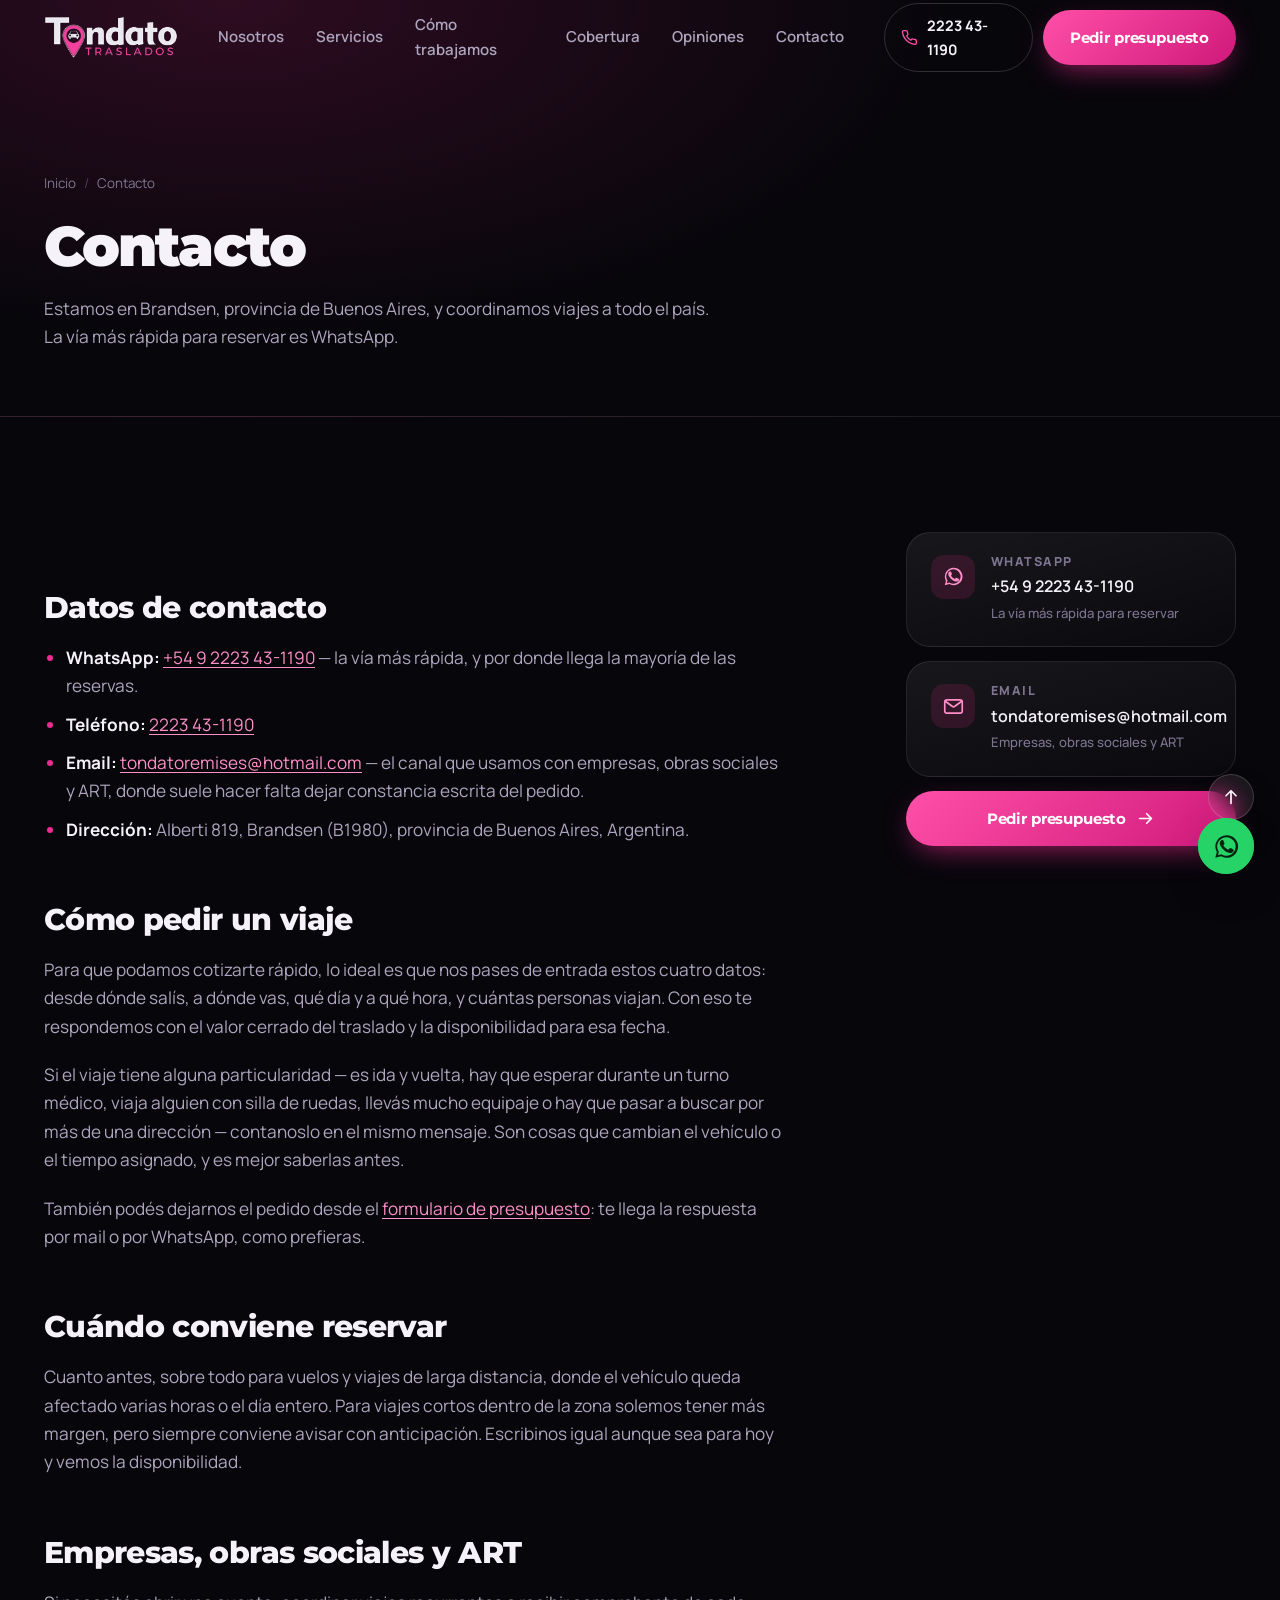
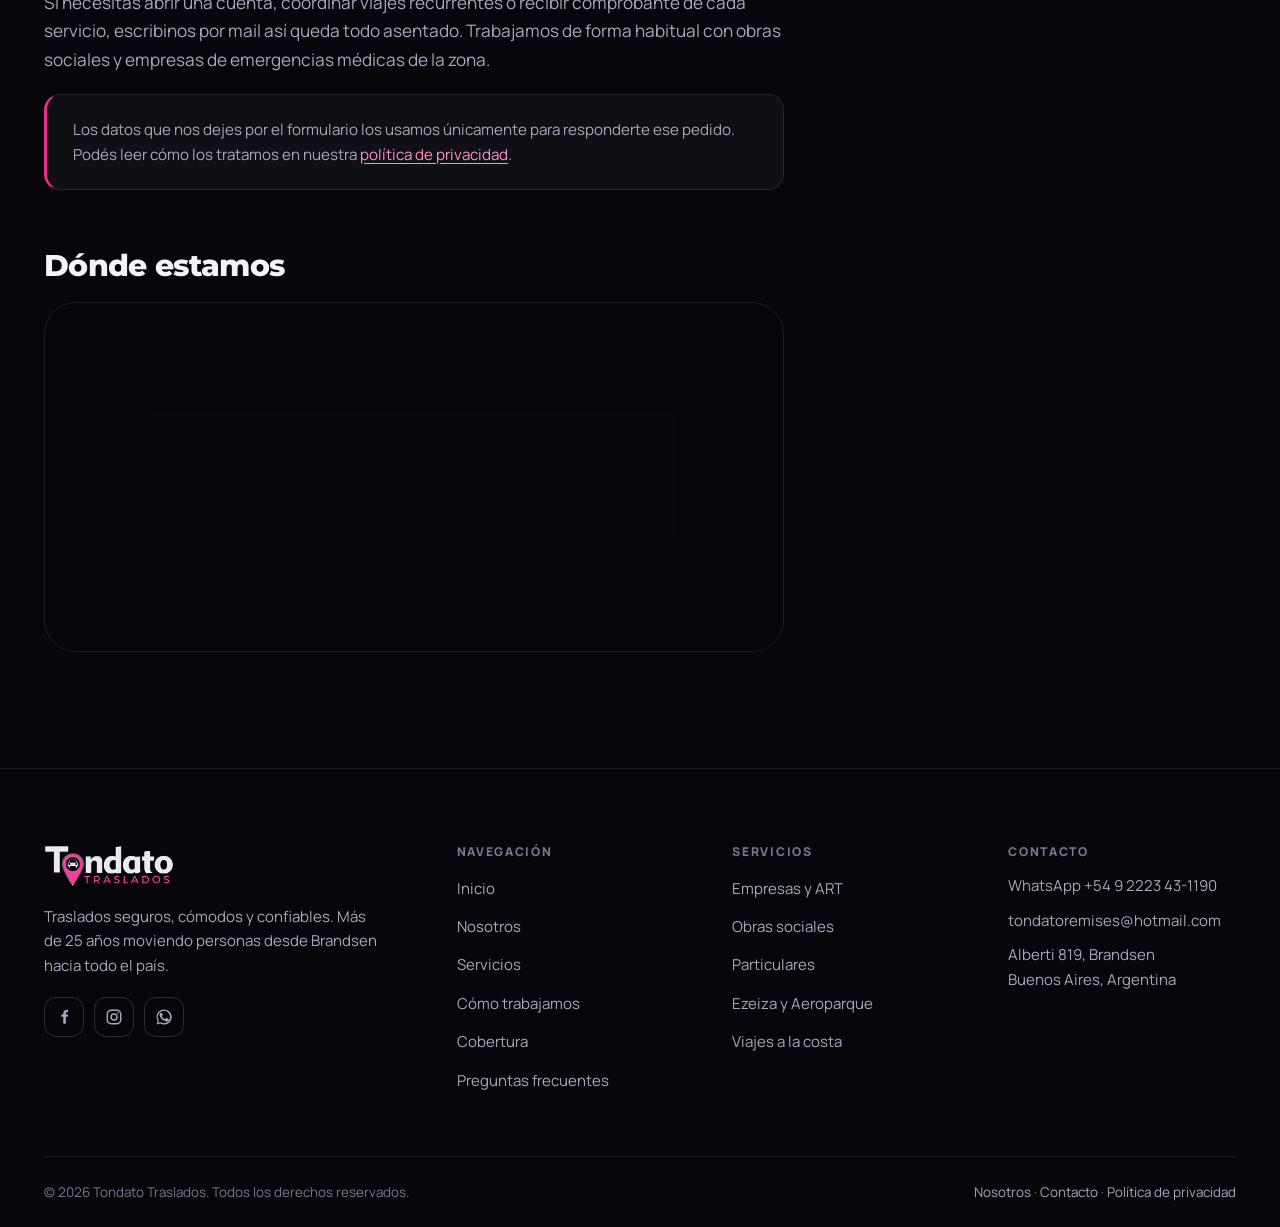
==== contacto/index.html @ b0f36e17 "Corrige el hero, los logotipos de clientes y suma páginas internas Hero - Las estelas animadas no se" ====
<!DOCTYPE html>
<html lang="es-AR" class="no-js">
<head>
<meta charset="utf-8">
<meta name="viewport" content="width=device-width, initial-scale=1, viewport-fit=cover">
<meta name="theme-color" content="#07060B">
<title>Contacto | Tondato Traslados</title>
<meta name="description" content="Teléfono, WhatsApp, email y dirección de Tondato Traslados en Brandsen, Buenos Aires. Cómo pedir un presupuesto y qué datos necesitamos para cotizar tu viaje.">
<link rel="canonical" href="https://www.trasladostondato.com.ar/contacto/">
<meta name="robots" content="index, follow, max-image-preview:large">
<meta property="og:type" content="website">
<meta property="og:locale" content="es_AR">
<meta property="og:site_name" content="Tondato Traslados">
<meta property="og:title" content="Contacto | Tondato Traslados">
<meta property="og:description" content="Teléfono, WhatsApp, email y dirección de Tondato Traslados en Brandsen, Buenos Aires. Cómo pedir un presupuesto y qué datos necesitamos para cotizar tu viaje.">
<meta property="og:url" content="https://www.trasladostondato.com.ar/contacto/">
<meta property="og:image" content="https://www.trasladostondato.com.ar/img/og-image.jpg">
<meta name="twitter:card" content="summary_large_image">
<meta name="twitter:image" content="https://www.trasladostondato.com.ar/img/og-image.jpg">
<link rel="icon" href="/img/favicon-32.png" sizes="32x32" type="image/png">
<link rel="icon" href="/img/icon-192.png" sizes="192x192" type="image/png">
<link rel="apple-touch-icon" href="/img/apple-touch-icon.png">
<link rel="manifest" href="/site.webmanifest">
<link rel="preload" href="/assets/fonts/montserrat-latin.woff2" as="font" type="font/woff2" crossorigin>
<link rel="preload" href="/assets/fonts/manrope-latin.woff2" as="font" type="font/woff2" crossorigin>
<link rel="stylesheet" href="/assets/css/style.css">
<script>document.documentElement.classList.replace('no-js','js');</script>
<script type="application/ld+json">
{"@context":"https://schema.org","@type":"BreadcrumbList","itemListElement":[{"@type":"ListItem","position":1,"name":"Inicio","item":"https://www.trasladostondato.com.ar/"},{"@type":"ListItem","position":2,"name":"Contacto","item":"https://www.trasladostondato.com.ar/contacto/"}]}
</script>
</head>

<body>
<a class="skip-link" href="#main">Ir al contenido principal</a>
<svg class="sprite" aria-hidden="true" focusable="false" xmlns="http://www.w3.org/2000/svg">
  <symbol id="i-phone" viewBox="0 0 24 24" fill="none" stroke="currentColor" stroke-width="1.9" stroke-linecap="round" stroke-linejoin="round"><path d="M22 16.9v3a2 2 0 0 1-2.2 2 19.8 19.8 0 0 1-8.6-3.1 19.5 19.5 0 0 1-6-6A19.8 19.8 0 0 1 2.1 4.2 2 2 0 0 1 4.1 2h3a2 2 0 0 1 2 1.7c.1 1 .4 1.9.7 2.8a2 2 0 0 1-.5 2.1L8.1 9.9a16 16 0 0 0 6 6l1.3-1.3a2 2 0 0 1 2.1-.4c.9.3 1.8.6 2.8.7a2 2 0 0 1 1.7 2Z"/></symbol>
  <symbol id="i-wa" viewBox="0 0 24 24" fill="currentColor"><path d="M17.5 14.4c-.3-.2-1.8-.9-2-1-.3-.1-.5-.2-.7.1l-.9 1.1c-.2.2-.3.3-.6.1a8 8 0 0 1-2.4-1.5 9 9 0 0 1-1.6-2c-.2-.3 0-.5.1-.6l.5-.6.3-.5v-.5l-1-2.3c-.2-.6-.5-.5-.7-.5h-.6a1.2 1.2 0 0 0-.8.4A3.4 3.4 0 0 0 6 9.2c0 1.5 1 2.9 1.2 3.1.2.3 2.2 3.4 5.3 4.7a18 18 0 0 0 1.8.6 4.2 4.2 0 0 0 1.9.2c.6-.1 1.8-.8 2-1.5.3-.7.3-1.3.2-1.4l-.9-.5ZM12 2a10 10 0 0 0-8.6 15L2 22l5.2-1.4A10 10 0 1 0 12 2Zm0 18.2a8.2 8.2 0 0 1-4.2-1.1l-.3-.2-3.1.8.8-3-.2-.3A8.2 8.2 0 1 1 12 20.2Z"/></symbol>
  <symbol id="i-mail" viewBox="0 0 24 24" fill="none" stroke="currentColor" stroke-width="1.9" stroke-linecap="round" stroke-linejoin="round"><rect x="2" y="4.5" width="20" height="15" rx="2.5"/><path d="m2.6 6 8.3 6a2 2 0 0 0 2.2 0L21.4 6"/></symbol>
  <symbol id="i-pin" viewBox="0 0 24 24" fill="none" stroke="currentColor" stroke-width="1.9" stroke-linecap="round" stroke-linejoin="round"><path d="M20 10.3c0 5.4-6.6 11-8 11s-8-5.6-8-11a8 8 0 1 1 16 0Z"/><circle cx="12" cy="10" r="2.8"/></symbol>
  <symbol id="i-clock" viewBox="0 0 24 24" fill="none" stroke="currentColor" stroke-width="1.9" stroke-linecap="round" stroke-linejoin="round"><circle cx="12" cy="12" r="9.2"/><path d="M12 6.8V12l3.4 2"/></symbol>
  <symbol id="i-shield" viewBox="0 0 24 24" fill="none" stroke="currentColor" stroke-width="1.9" stroke-linecap="round" stroke-linejoin="round"><path d="M12 2.6 4.5 5.6v5.9c0 4.6 3.1 8.4 7.5 9.9 4.4-1.5 7.5-5.3 7.5-9.9V5.6Z"/><path d="m9 12 2.2 2.2L15.4 10"/></symbol>
  <symbol id="i-star" viewBox="0 0 24 24" fill="currentColor"><path d="m12 2.6 2.9 5.9 6.5.9-4.7 4.6 1.1 6.5-5.8-3-5.8 3 1.1-6.5L2.6 9.4l6.5-.9Z"/></symbol>
  <symbol id="i-check" viewBox="0 0 24 24" fill="none" stroke="currentColor" stroke-width="2.4" stroke-linecap="round" stroke-linejoin="round"><path d="m4.5 12.5 5 5 10-11"/></symbol>
  <symbol id="i-check-circle" viewBox="0 0 24 24" fill="none" stroke="currentColor" stroke-width="1.9" stroke-linecap="round" stroke-linejoin="round"><circle cx="12" cy="12" r="9.2"/><path d="m8 12.2 2.7 2.7L16.2 9"/></symbol>
  <symbol id="i-alert" viewBox="0 0 24 24" fill="none" stroke="currentColor" stroke-width="1.9" stroke-linecap="round" stroke-linejoin="round"><circle cx="12" cy="12" r="9.2"/><path d="M12 7.6v5.2M12 16.2h.01"/></symbol>
  <symbol id="i-arrow-right" viewBox="0 0 24 24" fill="none" stroke="currentColor" stroke-width="2.1" stroke-linecap="round" stroke-linejoin="round"><path d="M4.5 12h15m-6-6 6 6-6 6"/></symbol>
  <symbol id="i-arrow-up" viewBox="0 0 24 24" fill="none" stroke="currentColor" stroke-width="2.1" stroke-linecap="round" stroke-linejoin="round"><path d="M12 19.5v-15m-6 6 6-6 6 6"/></symbol>
  <symbol id="i-building" viewBox="0 0 24 24" fill="none" stroke="currentColor" stroke-width="1.9" stroke-linecap="round" stroke-linejoin="round"><path d="M3.5 21h17M5.5 21V4.2a1.2 1.2 0 0 1 1.2-1.2h6.6a1.2 1.2 0 0 1 1.2 1.2V21M14.5 9.5h3.3A1.2 1.2 0 0 1 19 10.7V21M8.6 7h2.8M8.6 11h2.8M8.6 15h2.8"/></symbol>
  <symbol id="i-medical" viewBox="0 0 24 24" fill="none" stroke="currentColor" stroke-width="1.9" stroke-linecap="round" stroke-linejoin="round"><path d="M3.5 21h17M5 21V8.6l7-4.8 7 4.8V21"/><path d="M12 10.6v5.2M9.4 13.2h5.2"/></symbol>
  <symbol id="i-users" viewBox="0 0 24 24" fill="none" stroke="currentColor" stroke-width="1.9" stroke-linecap="round" stroke-linejoin="round"><circle cx="9" cy="8" r="3.4"/><path d="M2.8 20a6.2 6.2 0 0 1 12.4 0M16.5 5a3.4 3.4 0 0 1 0 6.6M17.6 14.3A6.2 6.2 0 0 1 21.2 20"/></symbol>
  <symbol id="i-plane" viewBox="0 0 24 24" fill="none" stroke="currentColor" stroke-width="1.9" stroke-linecap="round" stroke-linejoin="round"><path d="M10.4 13.6 3 11.4l1.6-1.6 4.2.6 3.3-3.3-6-3.4L7.6 2l8 2.7 2.8-2.8a2 2 0 0 1 2.8 2.8l-2.8 2.8 2.7 8-1.7 1.5-3.4-6-3.3 3.3.6 4.2L11.6 21Z"/></symbol>
  <symbol id="i-route" viewBox="0 0 24 24" fill="none" stroke="currentColor" stroke-width="1.9" stroke-linecap="round" stroke-linejoin="round"><circle cx="5.5" cy="5.5" r="2.6"/><circle cx="18.5" cy="18.5" r="2.6"/><path d="M8.1 5.5h6.4a3.6 3.6 0 0 1 0 7.2H9.5a3.6 3.6 0 0 0 0 7.2h6.4" stroke-dasharray="1.5 3.2"/></symbol>
  <symbol id="i-file" viewBox="0 0 24 24" fill="none" stroke="currentColor" stroke-width="1.9" stroke-linecap="round" stroke-linejoin="round"><path d="M14 2.8H6.8a1.8 1.8 0 0 0-1.8 1.8v14.8a1.8 1.8 0 0 0 1.8 1.8h10.4a1.8 1.8 0 0 0 1.8-1.8V7.8Z"/><path d="M14 2.8v5h5M8.6 13h6.8M8.6 16.6h4.6"/></symbol>
  <symbol id="i-calendar" viewBox="0 0 24 24" fill="none" stroke="currentColor" stroke-width="1.9" stroke-linecap="round" stroke-linejoin="round"><rect x="3.4" y="5" width="17.2" height="16" rx="2.2"/><path d="M3.4 10h17.2M8.4 2.8v4.4M15.6 2.8v4.4"/></symbol>
  <symbol id="i-sparkle" viewBox="0 0 24 24" fill="none" stroke="currentColor" stroke-width="1.9" stroke-linecap="round" stroke-linejoin="round"><path d="M12 2.8 14 9l6.2 2-6.2 2-2 6.2-2-6.2L3.8 11 10 9Z"/></symbol>
  <symbol id="i-fb" viewBox="0 0 24 24" fill="currentColor"><path d="M14.5 8.5V6.8c0-.8.2-1.2 1.4-1.2h1.5V2.7A20 20 0 0 0 15.2 2.5c-2.6 0-4.2 1.6-4.2 4.4v1.6H8.4v3.1H11V21h3.5v-9.4h2.6l.4-3.1Z"/></symbol>
  <symbol id="i-ig" viewBox="0 0 24 24" fill="none" stroke="currentColor" stroke-width="1.9"><rect x="3" y="3" width="18" height="18" rx="5.2"/><circle cx="12" cy="12" r="4"/><circle cx="17.3" cy="6.7" r="1.15" fill="currentColor" stroke="none"/></symbol>
</svg>
<!-- ============================ Navegación ============================ -->
<header class="nav" id="nav">
  <div class="shell nav__inner">
    <a class="nav__logo" href="/" aria-label="Tondato Traslados, ir al inicio">
      <picture>
        <source srcset="/img/logo-light.webp" type="image/webp">
        <img src="/img/logo-light.png" width="454" height="147" alt="Tondato Traslados">
      </picture>
    </a>

    <nav aria-label="Navegación principal">
      <ul class="nav__links" id="nav-links">
        <li><a href="/nosotros/">Nosotros</a></li>
        <li><a href="/#servicios">Servicios</a></li>
        <li><a href="/#proceso">Cómo trabajamos</a></li>
        <li><a href="/#cobertura">Cobertura</a></li>
        <li><a href="/#opiniones">Opiniones</a></li>
        <li><a href="/#contacto">Contacto</a></li>
      </ul>
    </nav>

    <div class="nav__actions">
      <a class="nav__tel" href="tel:+5492223431190">
        <svg class="icon" aria-hidden="true"><use href="#i-phone"></use></svg>
        2223 43-1190
      </a>
      <a class="btn btn--primary" href="/#presupuesto">Pedir presupuesto</a>
      <button class="nav__burger" id="burger" type="button"
              aria-label="Abrir menú" aria-expanded="false" aria-controls="nav-panel">
        <span></span><span></span><span></span>
      </button>
    </div>
  </div>
  <span class="nav__progress" id="nav-progress" aria-hidden="true"></span>
</header>

<div class="nav__panel" id="nav-panel">
  <nav aria-label="Navegación móvil">
    <ul>
      <li><a href="/nosotros/"><span class="num">01</span>Nosotros</a></li>
      <li><a href="/#servicios"><span class="num">02</span>Servicios</a></li>
      <li><a href="/#proceso"><span class="num">03</span>Cómo trabajamos</a></li>
      <li><a href="/#cobertura"><span class="num">04</span>Cobertura</a></li>
      <li><a href="/#presupuesto"><span class="num">05</span>Presupuesto</a></li>
      <li><a href="/#opiniones"><span class="num">06</span>Opiniones</a></li>
      <li><a href="/contacto/"><span class="num">07</span>Contacto</a></li>
    </ul>
  </nav>
  <div class="nav__panel-foot">
    <a class="btn btn--wa btn--lg" href="https://wa.me/5492223431190" target="_blank" rel="noopener">
      <svg class="icon" aria-hidden="true"><use href="#i-wa"></use></svg> Escribinos por WhatsApp
    </a>
    <a class="btn btn--ghost btn--lg" href="tel:+5492223431190">
      <svg class="icon" aria-hidden="true"><use href="#i-phone"></use></svg> 2223 43-1190
    </a>
  </div>
</div>
<main id="main">
<section class="page-hero">
  <div class="shell">
  <ul class="crumbs">
    <li><a href="/">Inicio</a></li>
    <li aria-current="page">Contacto</li>
  </ul>
    <h1>Contacto</h1>
    <p>Estamos en Brandsen, provincia de Buenos Aires, y coordinamos viajes a todo el país.
       La vía más rápida para reservar es WhatsApp.</p>
  </div>
</section>

<section class="section">
  <div class="shell page-layout">
    <div class="prose">
      <h2>Datos de contacto</h2>
      <ul>
        <li><strong>WhatsApp:</strong>
            <a href="https://wa.me/5492223431190" target="_blank" rel="noopener">+54 9 2223 43-1190</a>
            &mdash; la vía más rápida, y por donde llega la mayoría de las reservas.</li>
        <li><strong>Teléfono:</strong> <a href="tel:+5492223431190">2223 43-1190</a></li>
        <li><strong>Email:</strong>
            <a href="mailto:tondatoremises@hotmail.com">tondatoremises@hotmail.com</a>
            &mdash; el canal que usamos con empresas, obras sociales y ART, donde suele hacer
            falta dejar constancia escrita del pedido.</li>
        <li><strong>Dirección:</strong> Alberti 819, Brandsen (B1980), provincia de Buenos Aires,
            Argentina.</li>
      </ul>

      <h2>Cómo pedir un viaje</h2>
      <p>Para que podamos cotizarte rápido, lo ideal es que nos pases de entrada estos cuatro
         datos: desde dónde salís, a dónde vas, qué día y a qué hora, y cuántas personas viajan.
         Con eso te respondemos con el valor cerrado del traslado y la disponibilidad para esa
         fecha.</p>
      <p>Si el viaje tiene alguna particularidad &mdash; es ida y vuelta, hay que esperar durante
         un turno médico, viaja alguien con silla de ruedas, llevás mucho equipaje o hay que
         pasar a buscar por más de una dirección &mdash; contanoslo en el mismo mensaje. Son
         cosas que cambian el vehículo o el tiempo asignado, y es mejor saberlas antes.</p>
      <p>También podés dejarnos el pedido desde el
         <a href="/#presupuesto">formulario de presupuesto</a>: te llega la respuesta por mail o
         por WhatsApp, como prefieras.</p>

      <h2>Cuándo conviene reservar</h2>
      <p>Cuanto antes, sobre todo para vuelos y viajes de larga distancia, donde el vehículo queda
         afectado varias horas o el día entero. Para viajes cortos dentro de la zona solemos tener
         más margen, pero siempre conviene avisar con anticipación. Escribinos igual aunque sea
         para hoy y vemos la disponibilidad.</p>

      <h2>Empresas, obras sociales y ART</h2>
      <p>Si necesitás abrir una cuenta, coordinar viajes recurrentes o recibir comprobante de cada
         servicio, escribinos por mail así queda todo asentado. Trabajamos de forma habitual con
         obras sociales y empresas de emergencias médicas de la zona.</p>

      <div class="callout">
        <p>Los datos que nos dejes por el formulario los usamos únicamente para responderte ese
           pedido. Podés leer cómo los tratamos en nuestra
           <a href="/privacidad/">política de privacidad</a>.</p>
      </div>

      <h2>Dónde estamos</h2>
      <div class="map" style="margin-top:20px">
        <iframe title="Mapa con la ubicación de Tondato Traslados en Alberti 819, Brandsen"
          src="https://www.google.com/maps/embed?pb=!1m18!1m12!1m3!1d3282.246230956686!2d-58.2188!3d-35.168!2m3!1f0!2f0!3f0!3m2!1i1024!2i768!4f13.1!3m3!1m2!1s0x9597f8c8b5f9c3c5%3A0xbfc97e8c67bb34!2sAlberti%20819%2C%20Brandsen!5e0!3m2!1ses!2sar!4v1694139479853!5m2!1ses!2sar"
          loading="lazy" referrerpolicy="no-referrer-when-downgrade" allowfullscreen></iframe>
      </div>
    </div>
      <aside class="page-aside">
        <a class="card contact-card" href="https://wa.me/5492223431190" target="_blank" rel="noopener">
          <span class="contact-card__icon"><svg class="icon" aria-hidden="true"><use href="#i-wa"></use></svg></span>
          <div><h3>WhatsApp</h3><p>+54 9 2223 43-1190</p><small>La vía más rápida para reservar</small></div>
        </a>
        <a class="card contact-card" href="mailto:tondatoremises@hotmail.com">
          <span class="contact-card__icon"><svg class="icon" aria-hidden="true"><use href="#i-mail"></use></svg></span>
          <div><h3>Email</h3><p>tondatoremises@hotmail.com</p><small>Empresas, obras sociales y ART</small></div>
        </a>
        <a class="btn btn--primary" href="/#presupuesto">Pedir presupuesto
          <svg class="icon" aria-hidden="true"><use href="#i-arrow-right"></use></svg></a>
      </aside>
  </div>
</section>
</main>
<!-- ============================= Footer ============================= -->
<footer class="footer">
  <div class="shell">
    <div class="footer__grid">
      <div class="footer__brand">
        <picture>
          <source srcset="/img/logo-light.webp" type="image/webp">
          <img src="/img/logo-light.png" width="454" height="147" loading="lazy" alt="Tondato Traslados">
        </picture>
        <p>Traslados seguros, cómodos y confiables. Más de 25 años moviendo personas
           desde Brandsen hacia todo el país.</p>
        <div class="socials">
          <a href="https://www.facebook.com" target="_blank" rel="noopener" aria-label="Facebook de Tondato Traslados">
            <svg class="icon" aria-hidden="true"><use href="#i-fb"></use></svg>
          </a>
          <a href="https://www.instagram.com" target="_blank" rel="noopener" aria-label="Instagram de Tondato Traslados">
            <svg class="icon" aria-hidden="true"><use href="#i-ig"></use></svg>
          </a>
          <a href="https://wa.me/5492223431190" target="_blank" rel="noopener" aria-label="WhatsApp de Tondato Traslados">
            <svg class="icon" aria-hidden="true"><use href="#i-wa"></use></svg>
          </a>
        </div>
      </div>

      <nav aria-labelledby="f-nav">
        <h3 id="f-nav">Navegación</h3>
        <ul>
          <li><a href="/#inicio">Inicio</a></li>
          <li><a href="/nosotros/">Nosotros</a></li>
        <li><a href="/#servicios">Servicios</a></li>
          <li><a href="/#proceso">Cómo trabajamos</a></li>
          <li><a href="/#cobertura">Cobertura</a></li>
          <li><a href="/#faq">Preguntas frecuentes</a></li>
        </ul>
      </nav>

      <nav aria-labelledby="f-srv">
        <h3 id="f-srv">Servicios</h3>
        <ul>
          <li><a href="/#servicios">Empresas y ART</a></li>
          <li><a href="/#servicios">Obras sociales</a></li>
          <li><a href="/#servicios">Particulares</a></li>
          <li><a href="/#servicios">Ezeiza y Aeroparque</a></li>
          <li><a href="/#servicios">Viajes a la costa</a></li>
        </ul>
      </nav>

      <div>
        <h3>Contacto</h3>
        <address>
          <a href="https://wa.me/5492223431190" target="_blank" rel="noopener">WhatsApp +54 9 2223 43-1190</a>
          <a href="mailto:tondatoremises@hotmail.com">tondatoremises@hotmail.com</a>
          <span>Alberti 819, Brandsen<br>Buenos Aires, Argentina</span>
        </address>
      </div>
    </div>

    <div class="footer__bottom">
      <p>&copy; <span id="year">2026</span> Tondato Traslados. Todos los derechos reservados.</p>
      <p><a href="/nosotros/">Nosotros</a> · <a href="/contacto/">Contacto</a> · <a href="/privacidad/">Política de privacidad</a></p>
    </div>
  </div>
</footer>
<!-- =========================== Flotantes =========================== -->
<div class="floaters">
  <button class="float-btn float-btn--top" id="to-top" type="button" aria-label="Volver arriba">
    <svg class="icon" aria-hidden="true"><use href="#i-arrow-up"></use></svg>
  </button>
  <a class="float-btn float-btn--wa" href="https://wa.me/5492223431190" target="_blank" rel="noopener"
     aria-label="Escribinos por WhatsApp">
    <svg class="icon" aria-hidden="true"><use href="#i-wa"></use></svg>
  </a>
</div>
<script src="/assets/js/main.js" defer></script>
</body>
</html>
---- assets/css/style.css ----
/* =====================================================================
   Tondato Traslados — hoja de estilos
   1. Fuentes            7. Marquesina        13. Formulario
   2. Tokens             8. Métricas          14. Testimonios
   3. Base               9. Servicios         15. Clientes
   4. Utilidades        10. Proceso           16. FAQ
   5. Navegación        11. Cobertura         17. Contacto / footer
   6. Hero 3D           12. Diferenciales     18. Flotantes / motion
   ===================================================================== */

/* ============================== 1. Fuentes ========================== */
@font-face {
  font-family: 'Montserrat';
  src: url('../fonts/montserrat-latin.woff2') format('woff2');
  font-weight: 400 900;
  font-style: normal;
  font-display: swap;
  unicode-range: U+0000-00FF, U+0131, U+0152-0153, U+02BB-02BC, U+02C6, U+02DA,
                 U+02DC, U+0304, U+0308, U+0329, U+2000-206F, U+20AC, U+2122,
                 U+2191, U+2193, U+2212, U+2215, U+FEFF, U+FFFD;
}
@font-face {
  font-family: 'Montserrat';
  src: url('../fonts/montserrat-latin-ext.woff2') format('woff2');
  font-weight: 400 900;
  font-style: normal;
  font-display: swap;
  unicode-range: U+0100-02BA, U+02BD-02C5, U+02C7-02CC, U+02CE-02D7, U+02DD-02FF,
                 U+0304, U+0308, U+0329, U+1D00-1DBF, U+1E00-1E9F, U+1EF2-1EFF,
                 U+2020, U+20A0-20AB, U+20AD-20C0, U+2113, U+2C60-2C7F, U+A720-A7FF;
}
@font-face {
  font-family: 'Manrope';
  src: url('../fonts/manrope-latin.woff2') format('woff2');
  font-weight: 400 800;
  font-style: normal;
  font-display: swap;
  unicode-range: U+0000-00FF, U+0131, U+0152-0153, U+02BB-02BC, U+02C6, U+02DA,
                 U+02DC, U+0304, U+0308, U+0329, U+2000-206F, U+20AC, U+2122,
                 U+2191, U+2193, U+2212, U+2215, U+FEFF, U+FFFD;
}
@font-face {
  font-family: 'Manrope';
  src: url('../fonts/manrope-latin-ext.woff2') format('woff2');
  font-weight: 400 800;
  font-style: normal;
  font-display: swap;
  unicode-range: U+0100-02BA, U+02BD-02C5, U+02C7-02CC, U+02CE-02D7, U+02DD-02FF,
                 U+0304, U+0308, U+0329, U+1D00-1DBF, U+1E00-1E9F, U+1EF2-1EFF,
                 U+2020, U+20A0-20AB, U+20AD-20C0, U+2113, U+2C60-2C7F, U+A720-A7FF;
}

/* ============================== 2. Tokens =========================== */
:root {
  /* Marca — muestreada del logotipo y de las luces de las fotografías */
  --brand-300: #FF8FC8;
  --brand-400: #FF4FA8;
  --brand-500: #ED2B90;
  --brand-600: #D0197A;
  --brand-700: #9E0F5C;

  /* Superficies */
  --ink-900: #07060B;
  --ink-850: #0B0A11;
  --ink-800: #100E18;
  --ink-700: #171420;
  --ink-600: #211C2D;
  --ink-500: #2E2740;

  /* Texto */
  --fg:       #F5F3F9;
  --fg-muted: #ADA5BD;
  --fg-dim:   #7E7691;

  --line:       rgba(255, 255, 255, .09);
  --line-strong:rgba(255, 255, 255, .16);
  --glass:      rgba(255, 255, 255, .04);
  --glass-2:    rgba(255, 255, 255, .07);

  --glow-brand: 0 0 0 1px rgba(237, 43, 144, .35), 0 12px 40px -12px rgba(237, 43, 144, .55);
  --shadow-sm:  0 2px 8px rgba(0, 0, 0, .35);
  --shadow-md:  0 18px 46px -18px rgba(0, 0, 0, .8);
  --shadow-lg:  0 40px 90px -30px rgba(0, 0, 0, .9);

  --r-sm: 10px;
  --r-md: 16px;
  --r-lg: 24px;
  --r-xl: 32px;
  --r-pill: 999px;

  --ease-out:  cubic-bezier(.22, 1, .36, 1);
  --ease-soft: cubic-bezier(.4, 0, .2, 1);
  --ease-back: cubic-bezier(.34, 1.56, .64, 1);

  --nav-h: 76px;
  --shell: 1240px;
  --gutter: clamp(20px, 5vw, 44px);

  --step-display: clamp(2.25rem, 1.15rem + 4.1vw, 4.15rem);
  --step-h2:      clamp(1.95rem, 1.2rem + 2.6vw, 3.3rem);
  --step-h3:      clamp(1.15rem, 1.02rem + .55vw, 1.5rem);
  --step-body:    clamp(1rem, .97rem + .16vw, 1.075rem);
  --step-sm:      .875rem;
}

/* ============================== 3. Base ============================= */
*, *::before, *::after { box-sizing: border-box; }

* { margin: 0; }

html {
  overflow-x: hidden;      /* respaldo para navegadores sin `clip` */
  overflow-x: clip;
  -webkit-text-size-adjust: 100%;
  scroll-behavior: smooth;
  scroll-padding-top: calc(var(--nav-h) + 18px);
}

body {
  min-height: 100svh;
  background: var(--ink-900);
  color: var(--fg);
  font-family: 'Manrope', system-ui, -apple-system, 'Segoe UI', sans-serif;
  font-size: var(--step-body);
  line-height: 1.65;
  font-synthesis-weight: none;
  text-rendering: optimizeLegibility;
  -webkit-font-smoothing: antialiased;
  overflow-x: clip;
}

img, svg, video, canvas { display: block; max-width: 100%; }
img { height: auto; }

a { color: inherit; text-decoration: none; }

button, input, textarea, select { font: inherit; color: inherit; }

h1, h2, h3, h4 {
  font-family: 'Montserrat', system-ui, sans-serif;
  font-weight: 800;
  line-height: 1.08;
  letter-spacing: -.022em;
  text-wrap: balance;
}

p { text-wrap: pretty; }

:focus-visible {
  outline: 2px solid var(--brand-400);
  outline-offset: 3px;
  border-radius: 4px;
}

::selection { background: var(--brand-500); color: #fff; }

/* Barra de scroll discreta, en tono de marca */
@supports (scrollbar-color: red blue) {
  html { scrollbar-color: var(--ink-500) var(--ink-900); scrollbar-width: thin; }
}

.skip-link {
  position: absolute;
  left: 50%;
  top: 10px;
  translate: -50% -160%;
  z-index: 2000;
  padding: 12px 22px;
  border-radius: var(--r-pill);
  background: var(--brand-500);
  color: #fff;
  font-weight: 700;
  transition: translate .25s var(--ease-out);
}
.skip-link:focus-visible { translate: -50% 0; }

.sr-only {
  position: absolute;
  width: 1px; height: 1px;
  padding: 0; margin: -1px;
  overflow: hidden;
  clip-path: inset(50%);
  white-space: nowrap;
}

.sprite { position: absolute; width: 0; height: 0; overflow: hidden; }

/* ============================ 4. Utilidades ========================= */
.shell {
  width: min(100% - var(--gutter) * 2, var(--shell));
  margin-inline: auto;
}

.section { position: relative; padding-block: clamp(72px, 9vw, 132px); }
.section--tight { padding-block: clamp(56px, 6vw, 88px); }

.section__head { max-width: 62ch; margin-bottom: clamp(36px, 4.5vw, 64px); }
.section__head--center { margin-inline: auto; text-align: center; }

.eyebrow {
  display: inline-flex;
  align-items: center;
  gap: 10px;
  margin-bottom: 18px;
  padding: 7px 16px 7px 12px;
  border: 1px solid var(--line-strong);
  border-radius: var(--r-pill);
  background: var(--glass);
  font-size: .8rem;
  font-weight: 700;
  letter-spacing: .11em;
  text-transform: uppercase;
  color: var(--fg-muted);
}
.eyebrow::before {
  content: "";
  width: 7px; height: 7px;
  border-radius: 50%;
  background: var(--brand-400);
  box-shadow: 0 0 0 4px rgba(237, 43, 144, .18);
}

h2.section__title { font-size: var(--step-h2); }
.section__title .accent {
  background: linear-gradient(100deg, var(--brand-300), var(--brand-500) 55%, var(--brand-400));
  -webkit-background-clip: text;
  background-clip: text;
  color: transparent;
}

.section__lead {
  margin-top: 20px;
  color: var(--fg-muted);
  font-size: clamp(1.02rem, .98rem + .3vw, 1.18rem);
}

/* Resplandor ambiental reutilizable */
.aura {
  position: absolute;
  z-index: 0;
  border-radius: 50%;
  filter: blur(90px);
  opacity: .5;
  pointer-events: none;
}
.aura--brand { background: radial-gradient(circle, rgba(237, 43, 144, .5), transparent 68%); }
.aura--cool  { background: radial-gradient(circle, rgba(88, 60, 190, .38), transparent 68%); }

.rule {
  height: 1px;
  border: 0;
  background: linear-gradient(90deg, transparent, var(--line-strong) 18%, var(--line-strong) 82%, transparent);
}

/* ============================== Botones ============================= */
.btn {
  --btn-bg: var(--brand-500);
  --btn-fg: #fff;
  position: relative;
  display: inline-flex;
  align-items: center;
  justify-content: center;
  gap: 10px;
  padding: 15px 28px;
  border: 0;
  border-radius: var(--r-pill);
  background: var(--btn-bg);
  color: var(--btn-fg);
  font-family: 'Montserrat', sans-serif;
  font-size: .96rem;
  font-weight: 700;
  letter-spacing: -.01em;
  white-space: nowrap;
  cursor: pointer;
  isolation: isolate;
  overflow: hidden;
  transition: transform .35s var(--ease-out), box-shadow .35s var(--ease-out),
              background-color .3s var(--ease-soft), color .3s var(--ease-soft);
}
.btn .icon { width: 19px; height: 19px; flex: none; }

.btn--primary {
  background: linear-gradient(135deg, var(--brand-400), var(--brand-600));
  box-shadow: 0 10px 30px -10px rgba(237, 43, 144, .75);
}
/* Barrido de luz al pasar el cursor */
.btn--primary::after {
  content: "";
  position: absolute;
  inset: 0;
  z-index: -1;
  background: linear-gradient(115deg, transparent 30%, rgba(255, 255, 255, .38) 50%, transparent 70%);
  translate: -120% 0;
  transition: translate .7s var(--ease-out);
}
.btn--primary:hover::after { translate: 120% 0; }
.btn--primary:hover { box-shadow: 0 16px 44px -12px rgba(237, 43, 144, .9); }

.btn--ghost {
  background: var(--glass-2);
  border: 1px solid var(--line-strong);
  backdrop-filter: blur(12px);
  -webkit-backdrop-filter: blur(12px);
}
.btn--ghost:hover { background: rgba(255, 255, 255, .13); border-color: rgba(255, 255, 255, .3); }

.btn--wa { background: #1FAF54; box-shadow: 0 10px 30px -12px rgba(31, 175, 84, .8); }
.btn--wa:hover { background: #189745; }

.btn--lg { padding: 18px 34px; font-size: 1.02rem; }
@media (max-width: 430px) { .btn--lg { padding: 16px 22px; font-size: .95rem; } }
.btn:hover { transform: translateY(-2px); }
.btn:active { transform: translateY(0) scale(.985); }

/* Enlace con subrayado que se dibuja */
.link-underline {
  position: relative;
  font-weight: 700;
  color: var(--brand-300);
}
.link-underline::after {
  content: "";
  position: absolute;
  left: 0; bottom: -3px;
  width: 100%; height: 1.5px;
  background: currentColor;
  scale: 0 1;
  transform-origin: right;
  transition: scale .4s var(--ease-out);
}
.link-underline:hover::after { scale: 1 1; transform-origin: left; }

/* Tarjeta de cristal, base de casi todas las superficies */
.card {
  position: relative;
  border: 1px solid var(--line);
  border-radius: var(--r-lg);
  background: linear-gradient(165deg, var(--glass-2), rgba(255, 255, 255, .015));
  overflow: hidden;
}
/* Halo que sigue al cursor (posición inyectada por JS) */
.card--spot::before {
  content: "";
  position: absolute;
  inset: -1px;
  z-index: 0;
  border-radius: inherit;
  background: radial-gradient(340px circle at var(--mx, 50%) var(--my, 0%),
              rgba(237, 43, 144, .22), transparent 62%);
  opacity: 0;
  transition: opacity .4s var(--ease-soft);
  pointer-events: none;
}
.card--spot:hover::before, .card--spot:focus-within::before { opacity: 1; }

/* ============================ 5. Navegación ========================= */
.nav {
  position: fixed;
  inset: 0 0 auto;
  z-index: 900;
  height: var(--nav-h);
  transition: height .4s var(--ease-out), background-color .4s var(--ease-soft),
              border-color .4s var(--ease-soft), backdrop-filter .4s var(--ease-soft);
  border-bottom: 1px solid transparent;
}
.nav__inner {
  display: flex;
  align-items: center;
  gap: clamp(14px, 2vw, 30px);
  height: 100%;
}

/* Al hacer scroll la barra se compacta y se vuelve opaca */
.nav.is-stuck {
  height: 64px;
  background: rgba(9, 8, 14, .78);
  border-bottom-color: var(--line);
  backdrop-filter: blur(18px) saturate(1.4);
  -webkit-backdrop-filter: blur(18px) saturate(1.4);
}

.nav__logo { flex: none; margin-right: auto; }
.nav__logo img {
  height: clamp(34px, 3.4vw, 44px);
  width: auto;
  transition: height .4s var(--ease-out);
}
.nav.is-stuck .nav__logo img { height: 32px; }

.nav__links {
  display: flex;
  align-items: center;
  gap: 4px;
  list-style: none;
  padding: 0;
}
.nav__links a {
  position: relative;
  display: block;
  padding: 10px 14px;
  border-radius: var(--r-pill);
  font-size: .94rem;
  font-weight: 600;
  color: var(--fg-muted);
  transition: color .3s var(--ease-soft), background-color .3s var(--ease-soft);
}
.nav__links a::after {
  content: "";
  position: absolute;
  left: 14px; right: 14px; bottom: 6px;
  height: 2px;
  border-radius: 2px;
  background: var(--brand-400);
  scale: 0 1;
  transition: scale .35s var(--ease-out);
}
.nav__links a:hover { color: var(--fg); background: var(--glass); }
.nav__links a[aria-current="true"] { color: var(--fg); }
.nav__links a[aria-current="true"]::after { scale: 1 1; }

.nav__actions { display: flex; align-items: center; gap: 10px; }
.nav__tel {
  display: inline-flex;
  align-items: center;
  gap: 9px;
  padding: 10px 16px;
  border: 1px solid var(--line-strong);
  border-radius: var(--r-pill);
  font-size: .9rem;
  font-weight: 700;
  color: var(--fg);
  transition: border-color .3s, background-color .3s;
}
.nav__tel:hover { background: var(--glass); border-color: rgba(255, 255, 255, .28); }
.nav__tel .icon { width: 17px; height: 17px; color: var(--brand-400); }

/* Indicador de progreso de lectura */
.nav__progress {
  position: absolute;
  left: 0; bottom: -1px;
  height: 2px;
  width: 100%;
  transform-origin: left;
  scale: var(--progress, 0) 1;
  background: linear-gradient(90deg, var(--brand-600), var(--brand-400), var(--brand-300));
}

/* Botón hamburguesa animado */
.nav__burger {
  display: none;
  width: 46px; height: 46px;
  padding: 0;
  border: 1px solid var(--line-strong);
  border-radius: 14px;
  background: var(--glass);
  cursor: pointer;
}
.nav__burger span {
  display: block;
  width: 20px; height: 2px;
  margin: 4px auto;
  border-radius: 2px;
  background: var(--fg);
  transition: transform .4s var(--ease-back), opacity .25s;
}
.nav__burger[aria-expanded="true"] span:nth-child(1) { transform: translateY(6px) rotate(45deg); }
.nav__burger[aria-expanded="true"] span:nth-child(2) { opacity: 0; }
.nav__burger[aria-expanded="true"] span:nth-child(3) { transform: translateY(-6px) rotate(-45deg); }

/* Panel móvil a pantalla completa */
.nav__panel {
  position: fixed;
  inset: 0;
  z-index: 890;
  display: grid;
  align-content: center;
  padding: calc(var(--nav-h) + 24px) var(--gutter) 40px;
  background: linear-gradient(170deg, var(--ink-850), var(--ink-900));
  clip-path: circle(0% at calc(100% - 46px) 42px);
  transition: clip-path .6s var(--ease-out), visibility .6s;
  visibility: hidden;
}
.nav__panel.is-open { clip-path: circle(150% at calc(100% - 46px) 42px); visibility: visible; }
.nav__panel ul { list-style: none; padding: 0; display: grid; gap: 6px; }
.nav__panel a {
  display: flex;
  align-items: baseline;
  gap: 16px;
  padding: 14px 4px;
  border-bottom: 1px solid var(--line);
  font-family: 'Montserrat', sans-serif;
  font-size: clamp(1.6rem, 7vw, 2.4rem);
  font-weight: 800;
  letter-spacing: -.03em;
  opacity: 0;
  translate: 0 24px;
}
.nav__panel a .num {
  font-size: .8rem;
  font-weight: 700;
  color: var(--brand-400);
  font-family: 'Manrope', sans-serif;
}
.nav__panel.is-open a { animation: navIn .55s var(--ease-out) forwards; }
.nav__panel.is-open li:nth-child(1) a { animation-delay: .08s; }
.nav__panel.is-open li:nth-child(2) a { animation-delay: .14s; }
.nav__panel.is-open li:nth-child(3) a { animation-delay: .20s; }
.nav__panel.is-open li:nth-child(4) a { animation-delay: .26s; }
.nav__panel.is-open li:nth-child(5) a { animation-delay: .32s; }
.nav__panel.is-open li:nth-child(6) a { animation-delay: .38s; }
.nav__panel.is-open li:nth-child(7) a { animation-delay: .44s; }
@keyframes navIn { to { opacity: 1; translate: 0 0; } }

.nav__panel-foot { display: grid; gap: 12px; margin-top: 34px; }
/* En el panel los botones ocupan el ancho: el texto puede partirse si hace falta */
.nav__panel-foot .btn { white-space: normal; padding-inline: 20px; font-size: .92rem; }

body.is-locked { overflow: hidden; }
/* Con el menú abierto, los flotantes estorban */
body.is-locked .floaters { opacity: 0; pointer-events: none; }
.floaters { transition: opacity .3s var(--ease-soft); }

@media (max-width: 1200px) {
  .nav__links, .nav__tel { display: none; }
  .nav__burger { display: block; }
}
@media (max-width: 560px) {
  .nav__actions .btn { display: none; }
}

/* ============================== 6. Hero 3D ========================== */
.hero {
  position: relative;
  min-height: 100svh;
  overflow: hidden;
  background: var(--ink-900);
  isolation: isolate;
}
@media (max-width: 780px) {
  .hero { min-height: 94svh; }
}

/* Escenario en perspectiva: la escena rota, cada plano vive a su propia Z */
.hero__stage {
  position: absolute;
  inset: 0;
  z-index: 0;
  container-type: size;
  perspective: 1400px;
  perspective-origin: 50% 44%;
}
.hero__scene {
  position: absolute;
  inset: 0;
  transform-style: preserve-3d;
  transform: rotateX(calc(var(--tilt-y, 0) * 1deg)) rotateY(calc(var(--tilt-x, 0) * 1deg))
             scale(var(--dolly, 1));
  will-change: transform;
}

.hero__plane {
  position: absolute;
  inset: 0;
  transform-style: preserve-3d;
  /* --d  desplazamiento horizontal por puntero · --dv el vertical, mucho menor
     para que las capas no parezcan levantarse · --ds arrastre por scroll
     --z  profundidad · --k corrige la escala que introduce translateZ, para
     que las capas sigan calzando como en la fotografía original            */
  transform:
    translate3d(calc(var(--mx, 0px) * var(--d)),
                calc(var(--my, 0px) * var(--dv) + var(--sy, 0px) * var(--ds)),
                var(--z))
    scale(var(--k));
}
.hero__plane--city   { --d: .22; --dv: .10; --ds: .10; --z: -200px; --k: 1.1429; }
.hero__plane--trails { --d: .55; --dv: .22; --ds: .30; --z:  -70px; --k: 1.05;   }
.hero__plane--pin    { --d: 1.1; --dv: .80; --ds: .70; --z:   60px; --k: .9571;  }
/* El auto acompaña al asfalto en vertical (mismo --ds que la ciudad): así su
   único movimiento propio es el de alejarse, que es el escalado de más abajo */
.hero__plane--car    { --d: 1.5; --dv: .16; --ds: .10; --z:  170px; --k: .8786;  }

/* Marco 16:9 recortado en «cover»: fija el sistema de coordenadas para que
   el auto y el pin se anclen al mismo sitio en cualquier pantalla. */
.hero__frame {
  position: absolute;
  top: 50%; left: 50%;
  width: max(100%, 177.7778vh);
  aspect-ratio: 16 / 9;
  translate: -50% -50%;
}
@supports (width: 1cqw) {
  .hero__frame { width: max(100cqw, 177.7778cqh); }
}

.hero__city { width: 100%; height: 100%; object-fit: cover; }
.hero__trails { width: 100%; height: 100%; opacity: .95; }

/* Anclajes medidos sobre el original de 1920 × 1080 */
.hero__pin { position: absolute; left: 63.698%; top: 18.796%; width: 11.198%; }
.hero__car { position: absolute; left: 10.573%; top: 48.241%; width: 27.813%; }

/* El auto se aleja por la calle en lugar de subir: al reducir su escala tomando
   como centro el punto de fuga de la avenida (que cae justo sobre su borde
   derecho), se desplaza hacia el fondo siguiendo la dirección del asfalto. */
.hero__car {
  transform-origin: 100% 40.9%;
  transform: scale(var(--drive, 1));
  will-change: transform;
}
.hero__pin img, .hero__car img { width: 100%; }

.hero__pin img {
  mix-blend-mode: screen;
  filter: drop-shadow(0 0 26px rgba(237, 43, 144, .55));
  animation: pinFloat 7s var(--ease-soft) infinite;
}
@keyframes pinFloat {
  0%, 100% { translate: 0 0; opacity: .93; }
  50%      { translate: 0 -2.4%; opacity: 1; }
}

/* Degradados de legibilidad, fuera de la escena 3D para no deformarse */
.hero__grade {
  position: absolute;
  inset: 0;
  z-index: 1;
  pointer-events: none;
  background:
    radial-gradient(78% 52% at 50% 38%, rgba(7, 6, 11, .68), transparent 72%),
    linear-gradient(180deg, rgba(7, 6, 11, .72) 0%, transparent 22%),
    linear-gradient(0deg, var(--ink-900) 0%, rgba(7, 6, 11, .45) 13%, transparent 38%);
}
/* Grano fino de película: quita el aspecto «digital plano» del degradado */
.hero__grain {
  position: absolute;
  inset: -50%;
  z-index: 2;
  pointer-events: none;
  opacity: .16;
  background-image: url("data:image/svg+xml,%3Csvg xmlns='http://www.w3.org/2000/svg' width='140' height='140'%3E%3Cfilter id='n'%3E%3CfeTurbulence type='fractalNoise' baseFrequency='.85' numOctaves='3'/%3E%3C/filter%3E%3Crect width='140' height='140' filter='url(%23n)' opacity='.55'/%3E%3C/svg%3E");
  animation: grain 1.1s steps(4) infinite;
}
@keyframes grain {
  0%   { translate: 0 0; }
  25%  { translate: -3% 2%; }
  50%  { translate: 2% -3%; }
  75%  { translate: -2% -2%; }
  100% { translate: 0 0; }
}

.hero__content {
  position: relative;
  z-index: 3;
  display: grid;
  align-content: center;
  min-height: 100svh;
  padding-block: calc(var(--nav-h) + 28px) clamp(96px, 14vh, 150px);
  text-align: center;
}
@media (max-width: 780px) { .hero__content { min-height: 94svh; } }

.hero__title {
  max-width: 17ch;
  margin-inline: auto;
  font-size: var(--step-display);
  font-weight: 900;
  letter-spacing: -.035em;
  text-shadow: 0 4px 40px rgba(0, 0, 0, .6);
}
.hero__title .line { display: block; overflow: hidden; }
.hero__title .line > span {
  display: block;
  translate: 0 108%;
  rotate: x -55deg;
  transform-origin: top center;
  opacity: 0;
}
.hero.is-ready .hero__title .line > span {
  animation: lineUp 1.15s var(--ease-out) forwards;
}
.hero.is-ready .hero__title .line:nth-child(2) > span { animation-delay: .12s; }
@keyframes lineUp { to { translate: 0 0; rotate: x 0deg; opacity: 1; } }

.hero__title .accent {
  background: linear-gradient(100deg, var(--brand-300) 0%, var(--brand-400) 40%, var(--brand-600) 96%);
  -webkit-background-clip: text;
  background-clip: text;
  color: transparent;
}

.hero__lead {
  max-width: 50ch;
  margin: 24px auto 0;
  color: rgba(245, 243, 249, .84);
  font-size: clamp(1.05rem, .98rem + .5vw, 1.3rem);
  text-shadow: 0 2px 20px rgba(0, 0, 0, .7);
}

.hero__cta {
  display: flex;
  flex-wrap: wrap;
  justify-content: center;
  gap: 14px;
  margin-top: 36px;
}

/* Aparición escalonada del bloque de texto */
.hero__lead, .hero__cta, .hero__trust, .hero .eyebrow {
  opacity: 0;
  translate: 0 26px;
}
.hero.is-ready .hero .eyebrow,
.hero.is-ready .hero__lead,
.hero.is-ready .hero__cta,
.hero.is-ready .hero__trust { animation: fadeUp .9s var(--ease-out) forwards; }
.hero.is-ready .eyebrow    { animation-delay: .05s; }
.hero.is-ready .hero__lead { animation-delay: .34s; }
.hero.is-ready .hero__cta  { animation-delay: .44s; }
.hero.is-ready .hero__trust{ animation-delay: .56s; }
@keyframes fadeUp { to { opacity: 1; translate: 0 0; } }

.hero__trust {
  display: flex;
  flex-wrap: wrap;
  justify-content: center;
  gap: 10px 12px;
  margin-top: 40px;
  list-style: none;
  padding: 0;
}
.hero__trust li {
  display: inline-flex;
  align-items: center;
  gap: 8px;
  padding: 9px 17px;
  border: 1px solid var(--line-strong);
  border-radius: var(--r-pill);
  background: rgba(10, 8, 15, .45);
  backdrop-filter: blur(10px);
  -webkit-backdrop-filter: blur(10px);
  font-size: .86rem;
  font-weight: 600;
  color: rgba(245, 243, 249, .9);
}
.hero__trust .icon { width: 16px; height: 16px; color: var(--brand-400); }

/* Indicador de scroll */
.hero__cue {
  position: absolute;
  left: 50%; bottom: 26px;
  z-index: 4;
  translate: -50% 0;
  display: grid;
  justify-items: center;
  gap: 10px;
  font-size: .72rem;
  font-weight: 700;
  letter-spacing: .22em;
  text-transform: uppercase;
  color: var(--fg-dim);
}
.hero__cue i {
  display: block;
  width: 1px; height: 42px;
  background: linear-gradient(180deg, transparent, var(--brand-400));
  transform-origin: top;
  animation: cue 2.2s var(--ease-soft) infinite;
}
@keyframes cue {
  0%        { scale: 1 0; opacity: 0; }
  35%       { scale: 1 1; opacity: 1; }
  70%, 100% { scale: 1 1; opacity: 0; transform-origin: bottom; }
}
@media (max-height: 640px), (max-width: 560px) { .hero__cue { display: none; } }

/* --- Hero en pantallas verticales --------------------------------------
   En vertical el encuadre 16:9 se vuelve tan ancho que el auto queda fuera
   de cuadro. Aquí el marco se ancla abajo y se corre a la derecha para que
   el auto entre en el tercio inferior y el texto respire arriba. El ancho
   y el corrimiento se calculan para dejar el auto sobre el 35 % del ancho
   de pantalla en cada rango.                                              */
@media (max-aspect-ratio: 5/4) {
  .hero { min-height: auto; }
  .hero__content {
    min-height: auto;
    align-content: start;
    padding-block: calc(var(--nav-h) + 34px) clamp(250px, 41vw, 430px);
  }
  .hero__frame {
    width: 135%;
    left: 68.4%;
    top: auto;
    bottom: 0;
    translate: -50% 0;
  }
  @supports (width: 1cqw) { .hero__frame { width: 135cqw; } }

  .hero__title { max-width: 15ch; }

  /* El marco anclado abajo deja un canto recto arriba: se funde con el fondo */
  .hero__city {
    -webkit-mask-image: linear-gradient(180deg, transparent 0, #000 15%);
            mask-image: linear-gradient(180deg, transparent 0, #000 15%);
  }

  /* Degradado pensado para leer arriba y dejar ver el auto abajo */
  .hero__grade {
    background:
      linear-gradient(180deg, rgba(7, 6, 11, .92) 0%, rgba(7, 6, 11, .76) 32%, transparent 60%),
      linear-gradient(0deg, var(--ink-900) 0%, transparent 26%);
  }
}

@media (max-aspect-ratio: 5/4) and (max-width: 780px) {
  .hero__content { padding-block: calc(var(--nav-h) + 30px) clamp(236px, 48vw, 340px); }
  .hero__frame { width: 190%; left: 83.5%; }
  @supports (width: 1cqw) { .hero__frame { width: 190cqw; } }

  .hero__title { max-width: 14ch; }
  .hero__lead { font-size: 1rem; }
  .hero__cta { margin-top: 28px; }
  .hero__cta .btn { width: 100%; }
  .hero__trust { gap: 8px; margin-top: 26px; }
  .hero__trust li { padding: 7px 13px; font-size: .78rem; }
}

@media (max-aspect-ratio: 5/4) and (max-width: 430px) {
  .hero__frame { width: 235%; left: 94.9%; }
  @supports (width: 1cqw) { .hero__frame { width: 235cqw; } }
}

/* =========================== 7. Marquesina ========================== */
.marquee {
  position: relative;
  padding-block: 20px;
  border-block: 1px solid var(--line);
  background: var(--ink-850);
  overflow: hidden;
  -webkit-mask-image: linear-gradient(90deg, transparent, #000 9%, #000 91%, transparent);
          mask-image: linear-gradient(90deg, transparent, #000 9%, #000 91%, transparent);
}
.marquee__track {
  display: flex;
  width: max-content;
  gap: 0;
  animation: slide 42s linear infinite;
}
.marquee:hover .marquee__track { animation-play-state: paused; }
.marquee__group {
  display: flex;
  align-items: center;
  gap: 42px;
  padding-right: 42px;
}
.marquee__group span {
  display: inline-flex;
  align-items: center;
  gap: 42px;
  font-family: 'Montserrat', sans-serif;
  font-size: clamp(.92rem, .86rem + .3vw, 1.1rem);
  font-weight: 700;
  letter-spacing: .02em;
  color: var(--fg-muted);
  white-space: nowrap;
}
.marquee__group span::after {
  content: "";
  width: 6px; height: 6px;
  border-radius: 50%;
  background: var(--brand-500);
}
@keyframes slide { to { transform: translate3d(-50%, 0, 0); } }

/* =========================== 8. Métricas ============================ */
.stats { background: var(--ink-850); }
.stats__grid {
  display: grid;
  grid-template-columns: repeat(auto-fit, minmax(230px, 1fr));
  gap: 1px;
  border: 1px solid var(--line);
  border-radius: var(--r-xl);
  background: var(--line);
  overflow: hidden;
}
.stat {
  position: relative;
  padding: clamp(30px, 4vw, 46px) clamp(14px, 1.8vw, 24px);
  background: var(--ink-850);
  text-align: center;
  transition: background-color .45s var(--ease-soft);
}
.stat:hover { background: var(--ink-800); }
.stat__value {
  display: flex;
  align-items: baseline;
  justify-content: center;
  gap: 2px;
  font-family: 'Montserrat', sans-serif;
  /* Ajustado para que «1.000.000+» entre completo en su columna */
  font-size: clamp(1.9rem, 1.05rem + 2.5vw, 3.1rem);
  font-weight: 900;
  letter-spacing: -.045em;
  line-height: 1;
  white-space: nowrap;
  font-variant-numeric: tabular-nums;
  background: linear-gradient(160deg, #fff 20%, var(--brand-400));
  -webkit-background-clip: text;
  background-clip: text;
  color: transparent;
}
.stat__label { margin-top: 14px; color: var(--fg-muted); font-size: .95rem; }
.stat__bar {
  position: absolute;
  left: 50%; bottom: 0;
  width: 0; height: 2px;
  translate: -50% 0;
  background: linear-gradient(90deg, transparent, var(--brand-500), transparent);
  transition: width 1.1s var(--ease-out);
}
.stat.is-in .stat__bar { width: 72%; }

/* =========================== 9. Servicios =========================== */
.services { background: var(--ink-900); }
.services__grid {
  display: grid;
  grid-template-columns: repeat(auto-fit, minmax(290px, 1fr));
  gap: clamp(18px, 2.2vw, 26px);
}

.service {
  display: flex;
  flex-direction: column;
  border-radius: var(--r-xl);
  transform-style: preserve-3d;
  transition: transform .5s var(--ease-out), border-color .4s, box-shadow .5s var(--ease-out);
}
.service:hover { border-color: rgba(237, 43, 144, .35); box-shadow: var(--shadow-lg); }

.service__media {
  position: relative;
  aspect-ratio: 4 / 3;
  overflow: hidden;
  background: var(--ink-800);
}
.service__media img {
  width: 100%; height: 100%;
  object-fit: cover;
  scale: 1.02;
  transition: scale 1s var(--ease-out), filter .6s var(--ease-soft);
}
.service:hover .service__media img { scale: 1.09; filter: saturate(1.12); }
.service__media::after {
  content: "";
  position: absolute;
  inset: 0;
  background: linear-gradient(180deg, transparent 38%, rgba(7, 6, 11, .92));
}
.service__tag {
  position: absolute;
  left: 18px; top: 18px;
  z-index: 2;
  display: inline-flex;
  align-items: center;
  gap: 7px;
  padding: 7px 14px;
  border-radius: var(--r-pill);
  background: rgba(7, 6, 11, .6);
  border: 1px solid var(--line-strong);
  backdrop-filter: blur(10px);
  -webkit-backdrop-filter: blur(10px);
  font-size: .74rem;
  font-weight: 700;
  letter-spacing: .1em;
  text-transform: uppercase;
}
.service__tag .icon { width: 14px; height: 14px; color: var(--brand-400); }

.service__body {
  position: relative;
  z-index: 1;
  display: flex;
  flex-direction: column;
  flex: 1;
  gap: 12px;
  padding: clamp(22px, 2.6vw, 30px);
}
.service__body h3 { font-size: var(--step-h3); }
.service__body p { color: var(--fg-muted); font-size: .98rem; }
.service__list {
  display: grid;
  gap: 8px;
  margin: 4px 0 0;
  padding: 0;
  list-style: none;
  font-size: .92rem;
  color: var(--fg-muted);
}
.service__list li { display: flex; gap: 9px; align-items: flex-start; }
.service__list .icon { width: 16px; height: 16px; margin-top: 4px; flex: none; color: var(--brand-400); }
.service__go {
  display: inline-flex;
  align-items: center;
  gap: 8px;
  margin-top: auto;
  padding-top: 6px;
  font-size: .92rem;
  font-weight: 700;
  color: var(--brand-300);
}
.service__go .icon { width: 16px; height: 16px; transition: translate .35s var(--ease-out); }
.service:hover .service__go .icon { translate: 4px 0; }

/* ============================ 10. Proceso =========================== */
.process { background: var(--ink-850); }
.process__grid {
  display: grid;
  grid-template-columns: repeat(auto-fit, minmax(240px, 1fr));
  gap: clamp(22px, 3vw, 34px);
  counter-reset: step;
}
.step { position: relative; padding-top: 28px; }
/* Línea que une los pasos, se dibuja al entrar en pantalla */
.step::before {
  content: "";
  position: absolute;
  left: 0; top: 27px;
  width: 100%; height: 2px;
  background: linear-gradient(90deg, var(--brand-600), transparent);
  transform-origin: left;
  scale: 0 1;
  transition: scale 1s var(--ease-out);
}
.step.is-in::before { scale: 1 1; }
.step:last-child::before { background: linear-gradient(90deg, var(--brand-600), transparent 60%); }

.step__num {
  counter-increment: step;
  position: absolute;
  left: 0; top: 0;
  display: grid;
  place-items: center;
  width: 54px; height: 54px;
  border: 1px solid var(--line-strong);
  border-radius: 50%;
  background: var(--ink-800);
  font-family: 'Montserrat', sans-serif;
  font-size: 1.05rem;
  font-weight: 800;
  color: var(--brand-300);
}
.step__num::after { content: "0" counter(step); }
.step__body { padding-top: 44px; }
.step h3 { margin-bottom: 10px; font-size: 1.22rem; }
.step p { color: var(--fg-muted); font-size: .97rem; }

/* =========================== 11. Cobertura ========================== */
.coverage { background: var(--ink-900); }
.coverage__layout {
  display: grid;
  grid-template-columns: minmax(0, .95fr) minmax(0, 1.05fr);
  gap: clamp(34px, 5vw, 70px);
  align-items: center;
}
@media (max-width: 900px) { .coverage__layout { grid-template-columns: 1fr; } }

.chips { display: flex; flex-wrap: wrap; gap: 10px; padding: 0; list-style: none; }
.chips li {
  padding: 11px 19px;
  border: 1px solid var(--line);
  border-radius: var(--r-pill);
  background: var(--glass);
  font-size: .93rem;
  font-weight: 600;
  color: var(--fg-muted);
  transition: transform .35s var(--ease-back), border-color .3s, color .3s, background-color .3s;
}
.chips li:hover {
  transform: translateY(-3px);
  border-color: rgba(237, 43, 144, .45);
  background: rgba(237, 43, 144, .1);
  color: var(--fg);
}
.chips li.is-strong {
  border-color: rgba(237, 43, 144, .4);
  background: rgba(237, 43, 144, .12);
  color: var(--fg);
}

/* ========================= 12. Diferenciales ======================== */
.why { background: var(--ink-850); }
.why__grid {
  display: grid;
  grid-template-columns: repeat(auto-fit, minmax(260px, 1fr));
  gap: clamp(16px, 2vw, 22px);
}
/* Seis diferenciales: en pantallas anchas quedan 3 + 3, no 4 + 2 sueltos */
@media (min-width: 1000px) { .why__grid { grid-template-columns: repeat(3, 1fr); } }
.feature { padding: clamp(24px, 2.8vw, 32px); }
.feature__icon {
  display: grid;
  place-items: center;
  width: 52px; height: 52px;
  margin-bottom: 18px;
  border: 1px solid rgba(237, 43, 144, .28);
  border-radius: 15px;
  background: linear-gradient(150deg, rgba(237, 43, 144, .2), rgba(237, 43, 144, .04));
  color: var(--brand-300);
  transition: transform .5s var(--ease-back), background-color .4s;
}
.feature__icon .icon { width: 24px; height: 24px; }
.feature:hover .feature__icon { transform: translateY(-3px) rotate(-6deg); }
.feature h3 { margin-bottom: 9px; font-size: 1.13rem; }
.feature p { color: var(--fg-muted); font-size: .95rem; }

/* ========================== 13. Formulario ========================== */
.quote { position: relative; background: var(--ink-900); overflow: hidden; }
.quote__layout {
  display: grid;
  grid-template-columns: minmax(0, .82fr) minmax(0, 1.18fr);
  gap: clamp(34px, 4.6vw, 68px);
  align-items: start;
}
@media (max-width: 940px) { .quote__layout { grid-template-columns: 1fr; } }

.quote__aside { position: relative; z-index: 1; }
.quote__perks { display: grid; gap: 16px; margin-top: 30px; padding: 0; list-style: none; }
.quote__perks li { display: flex; gap: 13px; align-items: flex-start; color: var(--fg-muted); font-size: .97rem; }
.quote__perks .icon { width: 20px; height: 20px; margin-top: 3px; flex: none; color: var(--brand-400); }

.quote__alt {
  display: flex;
  flex-wrap: wrap;
  align-items: center;
  gap: 14px;
  margin-top: 34px;
  padding-top: 26px;
  border-top: 1px solid var(--line);
}
.quote__alt p { font-size: .92rem; color: var(--fg-dim); }

.form {
  position: relative;
  z-index: 1;
  padding: clamp(26px, 3.2vw, 40px);
  border: 1px solid var(--line);
  border-radius: var(--r-xl);
  background: linear-gradient(165deg, rgba(255, 255, 255, .055), rgba(255, 255, 255, .012));
  box-shadow: var(--shadow-md);
}
.form__grid { display: grid; grid-template-columns: 1fr 1fr; gap: 16px; }
@media (max-width: 620px) { .form__grid { grid-template-columns: 1fr; } }
.field--full { grid-column: 1 / -1; }

.field { position: relative; display: grid; gap: 7px; }
.field label {
  font-size: .82rem;
  font-weight: 700;
  letter-spacing: .04em;
  color: var(--fg-muted);
}
.field label .req { color: var(--brand-400); }

.field input, .field textarea, .field select {
  width: 100%;
  padding: 14px 16px;
  border: 1px solid var(--line-strong);
  border-radius: var(--r-md);
  background: rgba(7, 6, 11, .55);
  color: var(--fg);
  font-size: .97rem;
  transition: border-color .3s var(--ease-soft), box-shadow .3s var(--ease-soft),
              background-color .3s var(--ease-soft);
}
.field textarea { resize: vertical; min-height: 108px; }
.field select {
  appearance: none;
  background-image: url("data:image/svg+xml,%3Csvg xmlns='http://www.w3.org/2000/svg' viewBox='0 0 24 24' fill='none' stroke='%23ADA5BD' stroke-width='2.4' stroke-linecap='round'%3E%3Cpath d='m6 9 6 6 6-6'/%3E%3C/svg%3E");
  background-repeat: no-repeat;
  background-position: right 14px center;
  background-size: 17px;
  padding-right: 42px;
  cursor: pointer;
}
.field select option { background: var(--ink-700); color: var(--fg); }

.field input::placeholder, .field textarea::placeholder { color: var(--fg-dim); }
.field input:hover, .field textarea:hover, .field select:hover { border-color: rgba(255, 255, 255, .26); }
.field :is(input, textarea, select):focus {
  outline: none;
  border-color: var(--brand-500);
  background: rgba(7, 6, 11, .8);
  box-shadow: 0 0 0 4px rgba(237, 43, 144, .16);
}

.field__error {
  display: none;
  align-items: center;
  gap: 6px;
  font-size: .8rem;
  font-weight: 600;
  color: #FF7A9C;
}
.field__error .icon { width: 14px; height: 14px; }
.field.has-error :is(input, textarea, select) { border-color: #E8436B; }
.field.has-error :is(input, textarea, select):focus { box-shadow: 0 0 0 4px rgba(232, 67, 107, .16); }
.field.has-error .field__error { display: flex; }

/* Trampa antispam: invisible para personas, tentadora para bots */
.hp {
  position: absolute !important;
  left: -9999px;
  opacity: 0;
  pointer-events: none;
}

.form__foot { display: grid; gap: 14px; margin-top: 22px; }
.form__submit { width: 100%; }
.form__submit[aria-busy="true"] { pointer-events: none; opacity: .82; }
.form__submit .spinner {
  display: none;
  width: 17px; height: 17px;
  border: 2px solid rgba(255, 255, 255, .35);
  border-top-color: #fff;
  border-radius: 50%;
  animation: spin .7s linear infinite;
}
.form__submit[aria-busy="true"] .spinner { display: block; }
.form__submit[aria-busy="true"] .icon { display: none; }
@keyframes spin { to { rotate: 360deg; } }

.form__note { font-size: .82rem; color: var(--fg-dim); text-align: center; }

.form__status {
  display: none;
  gap: 11px;
  align-items: flex-start;
  padding: 15px 17px;
  border-radius: var(--r-md);
  font-size: .93rem;
  font-weight: 600;
}
.form__status .icon { width: 19px; height: 19px; flex: none; margin-top: 2px; }
.form__status.is-ok {
  display: flex;
  border: 1px solid rgba(31, 175, 84, .4);
  background: rgba(31, 175, 84, .12);
  color: #7DE3A4;
}
.form__status.is-error {
  display: flex;
  border: 1px solid rgba(232, 67, 107, .4);
  background: rgba(232, 67, 107, .12);
  color: #FF9BB4;
}

/* ========================= 14. Testimonios ========================== */
.testimonials { background: var(--ink-850); }
.testimonials__grid {
  display: grid;
  grid-template-columns: repeat(auto-fit, minmax(280px, 1fr));
  gap: clamp(16px, 2vw, 24px);
}
.quote-card { padding: clamp(24px, 2.8vw, 32px); }
.quote-card__mark {
  font-family: 'Montserrat', sans-serif;
  font-size: 3.4rem;
  font-weight: 900;
  line-height: .7;
  color: rgba(237, 43, 144, .28);
}
.quote-card blockquote {
  margin: 14px 0 20px;
  font-size: 1.04rem;
  line-height: 1.6;
  color: var(--fg);
}
.quote-card__foot { display: flex; align-items: center; gap: 13px; }
.quote-card__avatar {
  display: grid;
  place-items: center;
  width: 42px; height: 42px;
  flex: none;
  border-radius: 50%;
  background: linear-gradient(140deg, var(--brand-500), var(--brand-700));
  font-family: 'Montserrat', sans-serif;
  font-weight: 800;
  font-size: .96rem;
  color: #fff;
}
.quote-card__who cite { display: block; font-style: normal; font-weight: 700; font-size: .95rem; }
.quote-card__who span { font-size: .8rem; color: var(--fg-dim); }
.stars { display: flex; gap: 3px; margin-bottom: 4px; color: #FFC53D; }
.stars .icon { width: 14px; height: 14px; }

.rating-strip {
  display: flex;
  flex-wrap: wrap;
  align-items: center;
  justify-content: center;
  gap: 12px 20px;
  margin-top: 34px;
  padding: 18px 26px;
  border: 1px solid var(--line);
  border-radius: var(--r-pill);
  background: var(--glass);
  width: fit-content;
  margin-inline: auto;
  font-size: .93rem;
  color: var(--fg-muted);
}
.rating-strip strong { color: var(--fg); font-size: 1.15rem; }

/* =========================== 15. Clientes =========================== */
.clients { background: var(--ink-900); }
.clients__title {
  font-family: 'Manrope', sans-serif;
  font-size: .82rem;
  font-weight: 800;
  letter-spacing: .16em;
  text-transform: uppercase;
  color: var(--fg-dim);
}

.clients__viewport {
  overflow: hidden;
  -webkit-mask-image: linear-gradient(90deg, transparent, #000 10%, #000 90%, transparent);
          mask-image: linear-gradient(90deg, transparent, #000 10%, #000 90%, transparent);
}
.clients__track {
  display: flex;
  align-items: center;
  width: max-content;
  gap: clamp(42px, 6vw, 84px);
  animation: slide 38s linear infinite;
}
.clients__viewport:hover .clients__track { animation-play-state: paused; }
.clients__track picture { display: block; }
/* Caja de tamaño fijo: los logotipos vienen en blanco y con anchos muy distintos,
   así todos ocupan lo mismo y el conjunto se lee parejo. */
.clients__track img {
  height: clamp(44px, 5.2vw, 62px);
  width: clamp(120px, 15vw, 178px);
  object-fit: contain;
  opacity: .5;
  transition: opacity .4s var(--ease-soft), scale .4s var(--ease-out);
}
.clients__track img:hover { opacity: 1; scale: 1.07; }

/* ============================== 16. FAQ ============================= */
.faq { background: var(--ink-850); }
.faq__list {
  max-width: 880px;
  margin-inline: auto;
  border: 1px solid var(--line);
  border-radius: var(--r-lg);
  background: var(--glass);
  overflow: hidden;
}
.faq__item + .faq__item { border-top: 1px solid var(--line); }
.faq__q {
  display: flex;
  align-items: center;
  gap: 18px;
  width: 100%;
  padding: 22px clamp(20px, 2.4vw, 30px);
  border: 0;
  background: none;
  text-align: left;
  font-family: 'Montserrat', sans-serif;
  font-size: clamp(1rem, .96rem + .25vw, 1.12rem);
  font-weight: 700;
  letter-spacing: -.012em;
  cursor: pointer;
  transition: background-color .3s var(--ease-soft), color .3s;
}
.faq__q:hover { background: var(--glass-2); }
.faq__q span { flex: 1; }
.faq__q i {
  position: relative;
  width: 22px; height: 22px;
  flex: none;
  border-radius: 50%;
  border: 1px solid var(--line-strong);
  transition: background-color .35s, border-color .35s, rotate .45s var(--ease-out);
}
.faq__q i::before, .faq__q i::after {
  content: "";
  position: absolute;
  top: 50%; left: 50%;
  translate: -50% -50%;
  background: var(--fg);
  transition: opacity .3s, background-color .3s;
}
.faq__q i::before { width: 10px; height: 1.6px; }
.faq__q i::after  { width: 1.6px; height: 10px; }
.faq__q[aria-expanded="true"] i { background: var(--brand-500); border-color: var(--brand-500); rotate: 180deg; }
.faq__q[aria-expanded="true"] i::after { opacity: 0; }

.faq__a {
  display: grid;
  grid-template-rows: 0fr;
  transition: grid-template-rows .45s var(--ease-out);
}
.faq__q[aria-expanded="true"] + .faq__a { grid-template-rows: 1fr; }
.faq__a > div { overflow: hidden; }
.faq__a p {
  padding: 0 clamp(20px, 2.4vw, 30px) 24px;
  color: var(--fg-muted);
  font-size: .97rem;
}

/* ===================== 17. Contacto · CTA · footer =================== */
.contact { background: var(--ink-900); }
.contact__layout {
  display: grid;
  grid-template-columns: minmax(0, .85fr) minmax(0, 1.15fr);
  gap: clamp(26px, 3.4vw, 48px);
  align-items: stretch;
}
@media (max-width: 900px) { .contact__layout { grid-template-columns: 1fr; } }

.contact__cards { display: grid; gap: 14px; align-content: start; }
.contact-card {
  display: flex;
  gap: 16px;
  align-items: flex-start;
  padding: 22px 24px;
  transition: transform .4s var(--ease-out), border-color .35s;
}
.contact-card:hover { transform: translateX(4px); border-color: rgba(237, 43, 144, .35); }
.contact-card__icon {
  display: grid;
  place-items: center;
  width: 44px; height: 44px;
  flex: none;
  border-radius: 13px;
  background: rgba(237, 43, 144, .14);
  color: var(--brand-300);
}
.contact-card__icon .icon { width: 21px; height: 21px; }
.contact-card h3 {
  font-family: 'Manrope', sans-serif;
  font-size: .78rem;
  font-weight: 800;
  letter-spacing: .12em;
  text-transform: uppercase;
  color: var(--fg-dim);
}
.contact-card p, .contact-card a { margin-top: 5px; font-size: 1rem; font-weight: 600; }
.contact-card a:hover { color: var(--brand-300); }
.contact-card small { display: block; margin-top: 3px; font-size: .82rem; color: var(--fg-dim); font-weight: 500; }

.map {
  position: relative;
  min-height: 340px;
  border: 1px solid var(--line);
  border-radius: var(--r-xl);
  overflow: hidden;
}
.map iframe {
  width: 100%;
  height: 100%;
  min-height: 340px;
  border: 0;
  /* Adapta el mapa de Google al modo oscuro del sitio */
  filter: invert(.92) hue-rotate(185deg) saturate(.55) contrast(.92) brightness(.95);
  transition: filter .5s var(--ease-soft);
}
.map:hover iframe { filter: invert(.9) hue-rotate(185deg) saturate(.8) contrast(.95); }
.map::after {
  content: "";
  position: absolute;
  inset: 0;
  pointer-events: none;
  box-shadow: inset 0 0 90px rgba(7, 6, 11, .65);
  border-radius: inherit;
}

/* Banda final de conversión */
.cta-band { position: relative; overflow: hidden; background: var(--ink-850); }
.cta-band__inner {
  position: relative;
  z-index: 1;
  display: grid;
  gap: 30px;
  padding: clamp(42px, 6vw, 80px) clamp(26px, 4vw, 64px);
  border: 1px solid rgba(237, 43, 144, .26);
  border-radius: var(--r-xl);
  background:
    radial-gradient(90% 140% at 12% 0%, rgba(237, 43, 144, .24), transparent 62%),
    linear-gradient(150deg, var(--ink-700), var(--ink-850));
  text-align: center;
  justify-items: center;
  overflow: hidden;
}
.cta-band__inner h2 { font-size: var(--step-h2); max-width: 18ch; }
.cta-band__inner p { max-width: 52ch; color: var(--fg-muted); }
.cta-band__actions { display: flex; flex-wrap: wrap; justify-content: center; gap: 14px; }

.footer {
  position: relative;
  padding-block: clamp(52px, 6vw, 76px) 0;
  border-top: 1px solid var(--line);
  background: var(--ink-900);
}
.footer__grid {
  display: grid;
  grid-template-columns: minmax(0, 1.6fr) repeat(3, minmax(0, 1fr));
  gap: clamp(28px, 4vw, 48px);
}
@media (max-width: 880px) { .footer__grid { grid-template-columns: 1fr 1fr; } }
@media (max-width: 520px) { .footer__grid { grid-template-columns: 1fr; } }

.footer__brand img { height: 42px; width: auto; margin-bottom: 18px; }
.footer__brand p { max-width: 38ch; color: var(--fg-muted); font-size: .94rem; }
.footer h3 {
  margin-bottom: 16px;
  font-family: 'Manrope', sans-serif;
  font-size: .76rem;
  font-weight: 800;
  letter-spacing: .14em;
  text-transform: uppercase;
  color: var(--fg-dim);
}
.footer ul { list-style: none; padding: 0; display: grid; gap: 10px; }
.footer ul a, .footer address a {
  font-size: .94rem;
  color: var(--fg-muted);
  transition: color .3s var(--ease-soft), translate .3s var(--ease-out);
}
.footer ul a:hover { color: var(--brand-300); translate: 3px 0; }
.footer address { font-style: normal; display: grid; gap: 10px; font-size: .94rem; color: var(--fg-muted); }

.socials { display: flex; gap: 10px; margin-top: 18px; }
.socials a {
  display: grid;
  place-items: center;
  width: 40px; height: 40px;
  border: 1px solid var(--line-strong);
  border-radius: 12px;
  color: var(--fg-muted);
  transition: transform .4s var(--ease-back), color .3s, border-color .3s, background-color .3s;
}
.socials a:hover {
  transform: translateY(-3px);
  color: #fff;
  background: var(--brand-500);
  border-color: var(--brand-500);
}
.socials .icon { width: 18px; height: 18px; }

.footer__bottom a { color: var(--fg-muted); transition: color .3s var(--ease-soft); }
.footer__bottom a:hover { color: var(--brand-300); }

.footer__bottom {
  display: flex;
  flex-wrap: wrap;
  justify-content: space-between;
  align-items: center;
  gap: 14px;
  margin-top: clamp(40px, 5vw, 62px);
  padding-block: 24px;
  border-top: 1px solid var(--line);
  font-size: .84rem;
  color: var(--fg-dim);
}

/* ==================== 18. Flotantes · movimiento ==================== */
.floaters {
  position: fixed;
  right: clamp(16px, 2.4vw, 26px);
  bottom: clamp(16px, 2.4vw, 26px);
  z-index: 950;
  display: grid;
  gap: 12px;
  justify-items: end;
}
.float-btn {
  position: relative;
  display: grid;
  place-items: center;
  width: 56px; height: 56px;
  border: 0;
  border-radius: 50%;
  cursor: pointer;
  box-shadow: var(--shadow-md);
  transition: transform .4s var(--ease-back), box-shadow .4s;
}
.float-btn:hover { transform: scale(1.08); }
.float-btn .icon { width: 27px; height: 27px; }

.float-btn--wa { background: #25D366; color: #05240F; }
.float-btn--wa::before {
  content: "";
  position: absolute;
  inset: 0;
  border-radius: 50%;
  border: 2px solid #25D366;
  animation: ripple 2.6s var(--ease-out) infinite;
}
@keyframes ripple {
  0%        { scale: 1; opacity: .7; }
  70%, 100% { scale: 1.65; opacity: 0; }
}

.float-btn--top {
  width: 46px; height: 46px;
  background: var(--glass-2);
  border: 1px solid var(--line-strong);
  color: var(--fg);
  backdrop-filter: blur(12px);
  -webkit-backdrop-filter: blur(12px);
  opacity: 0;
  translate: 0 14px;
  pointer-events: none;
  transition: opacity .4s var(--ease-soft), translate .4s var(--ease-out), transform .4s var(--ease-back);
}
.float-btn--top.is-on { opacity: 1; translate: 0 0; pointer-events: auto; }
.float-btn--top .icon { width: 20px; height: 20px; }

/* Revelado al entrar en pantalla */
[data-reveal] {
  opacity: 0;
  transition: opacity .9s var(--ease-out), translate .9s var(--ease-out), filter .9s var(--ease-out);
  transition-delay: var(--delay, 0ms);
  filter: blur(6px);
}
[data-reveal="up"]    { translate: 0 34px; }
[data-reveal="left"]  { translate: -40px 0; }
[data-reveal="right"] { translate: 40px 0; }
[data-reveal="zoom"]  { translate: 0 18px; scale: .96; transition-property: opacity, translate, scale, filter; }
[data-reveal].is-in { opacity: 1; translate: 0 0; scale: 1; filter: blur(0); }

/* Accesibilidad: sin movimiento cuando el sistema lo pide */
@media (prefers-reduced-motion: reduce) {
  html { scroll-behavior: auto; }
  *, *::before, *::after {
    animation-duration: .001ms !important;
    animation-iteration-count: 1 !important;
    transition-duration: .001ms !important;
  }
  [data-reveal] { opacity: 1; translate: none; scale: 1; filter: none; }
  .hero__grain, .hero__cue { display: none; }
  .hero__scene { transform: none !important; }
  .hero__plane { transform: translateZ(var(--z)) scale(var(--k)) !important; }
  .hero.is-ready .hero__title .line > span { animation: none; translate: 0; rotate: none; opacity: 1; }
  .hero .eyebrow, .hero__lead, .hero__cta, .hero__trust { opacity: 1; translate: none; }
  .marquee__track, .clients__track { animation: none; }
}

/* Sin JavaScript: nada queda invisible */
.no-js [data-reveal] { opacity: 1; translate: none; scale: 1; filter: none; }
.no-js .hero__title .line > span { translate: 0; rotate: none; opacity: 1; }
.no-js :is(.hero .eyebrow, .hero__lead, .hero__cta, .hero__trust) { opacity: 1; translate: none; }

/* ===================== 19. Páginas internas ========================= */
.page-hero {
  position: relative;
  padding-block: calc(var(--nav-h) + clamp(56px, 8vw, 96px)) clamp(40px, 5vw, 64px);
  overflow: hidden;
  background: radial-gradient(90% 130% at 18% 0%, rgba(237, 43, 144, .17), transparent 62%), var(--ink-900);
  border-bottom: 1px solid var(--line);
}
.page-hero h1 {
  font-size: clamp(2.1rem, 1.3rem + 2.8vw, 3.5rem);
  font-weight: 900;
  letter-spacing: -.035em;
}
.page-hero p { max-width: 62ch; margin-top: 18px; color: var(--fg-muted); font-size: 1.08rem; }

.crumbs {
  display: flex;
  flex-wrap: wrap;
  gap: 8px;
  margin-bottom: 22px;
  padding: 0;
  list-style: none;
  font-size: .84rem;
  color: var(--fg-dim);
}
.crumbs li + li::before { content: "/"; margin-right: 8px; opacity: .5; }
.crumbs a:hover { color: var(--brand-300); }

.prose { max-width: 74ch; }
.prose > * + * { margin-top: 20px; }
.prose h2 {
  margin-top: clamp(40px, 5vw, 60px);
  font-size: clamp(1.4rem, 1.15rem + .9vw, 1.85rem);
}
.prose h3 { margin-top: 32px; font-size: 1.14rem; }
.prose p, .prose li { color: var(--fg-muted); }
.prose strong { color: var(--fg); font-weight: 700; }
.prose a { color: var(--brand-300); text-decoration: underline; text-underline-offset: 3px; }
.prose a:hover { color: var(--brand-400); }
.prose ul, .prose ol { padding-left: 22px; display: grid; gap: 10px; }
.prose li::marker { color: var(--brand-500); }
.prose hr { margin-block: clamp(36px, 4vw, 52px); }

.callout {
  padding: 22px 26px;
  border: 1px solid var(--line);
  border-left: 3px solid var(--brand-500);
  border-radius: var(--r-md);
  background: var(--glass);
}
.callout p { color: var(--fg-muted); font-size: .95rem; }

.page-layout {
  display: grid;
  grid-template-columns: minmax(0, 1fr) minmax(0, 330px);
  gap: clamp(34px, 5vw, 70px);
  align-items: start;
}
@media (max-width: 900px) { .page-layout { grid-template-columns: 1fr; } }
.page-aside { display: grid; gap: 14px; position: sticky; top: calc(var(--nav-h) + 20px); }
@media (max-width: 900px) { .page-aside { position: static; } }
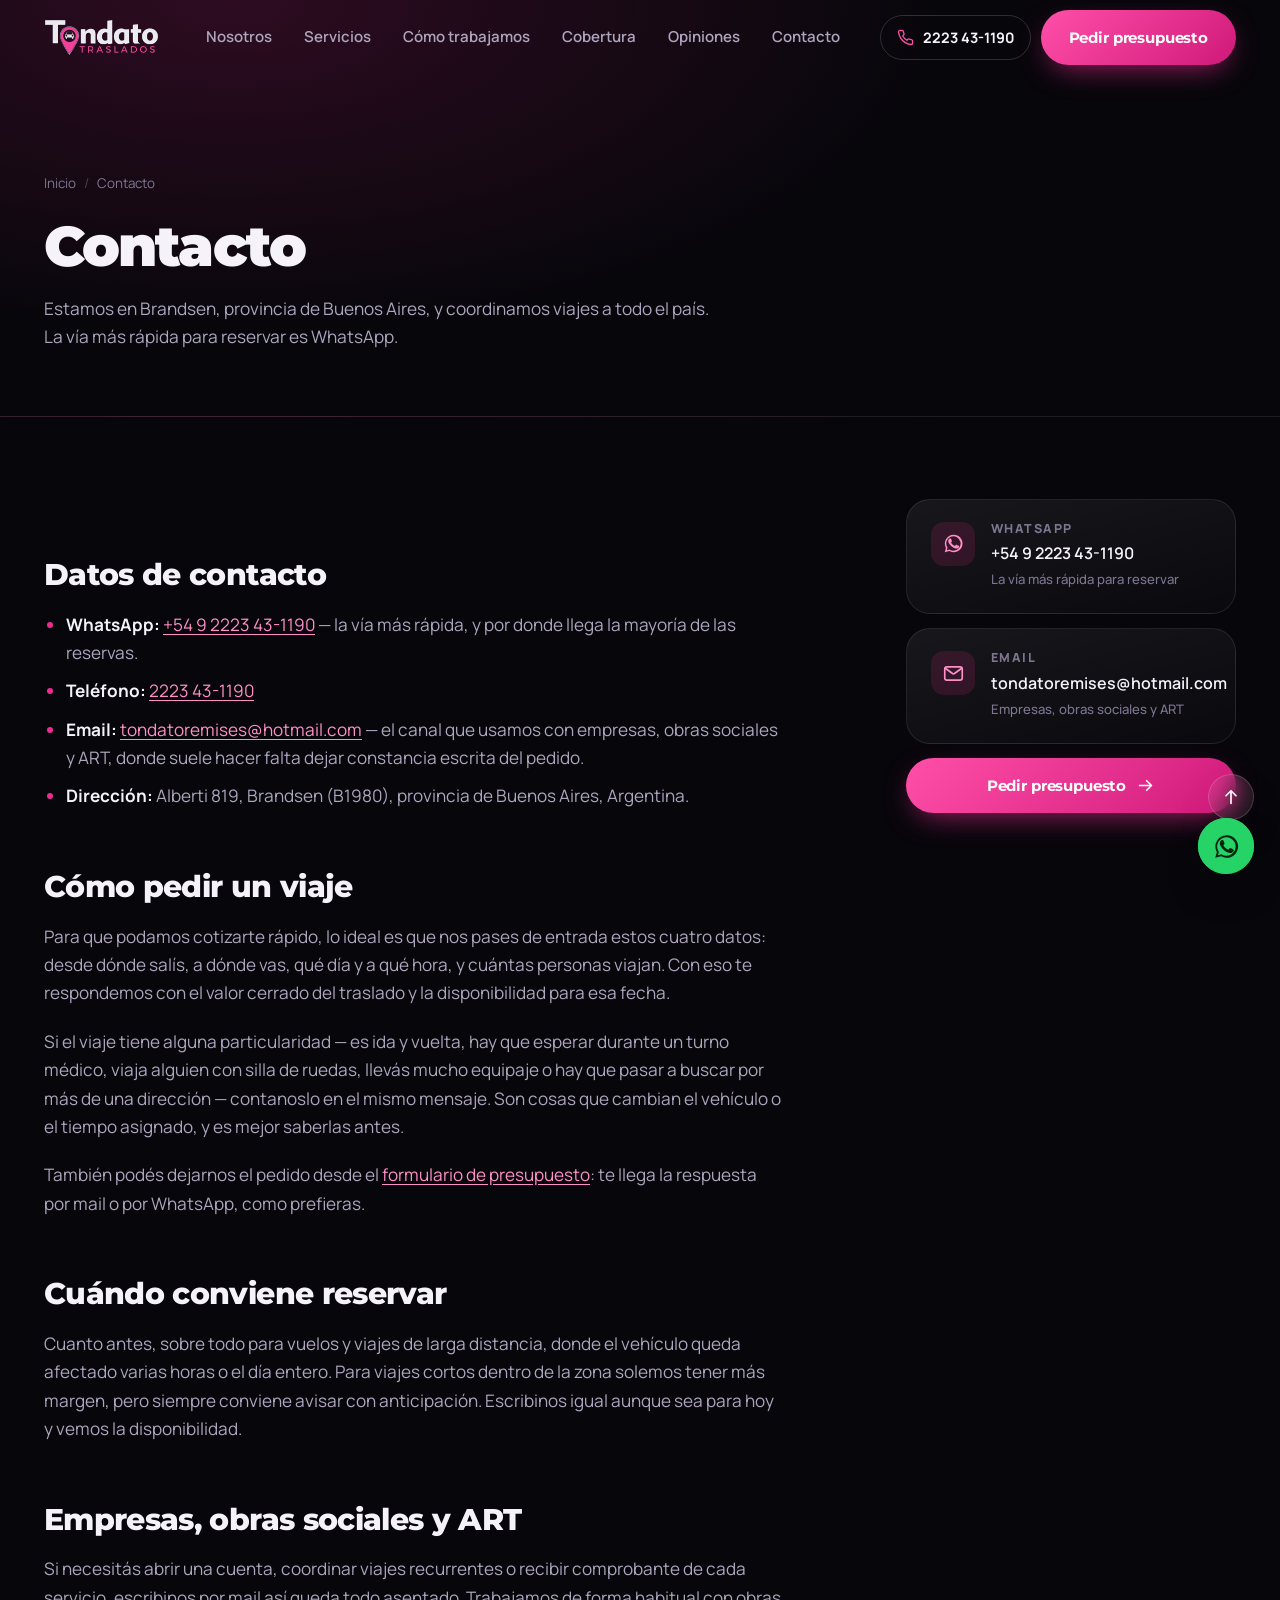
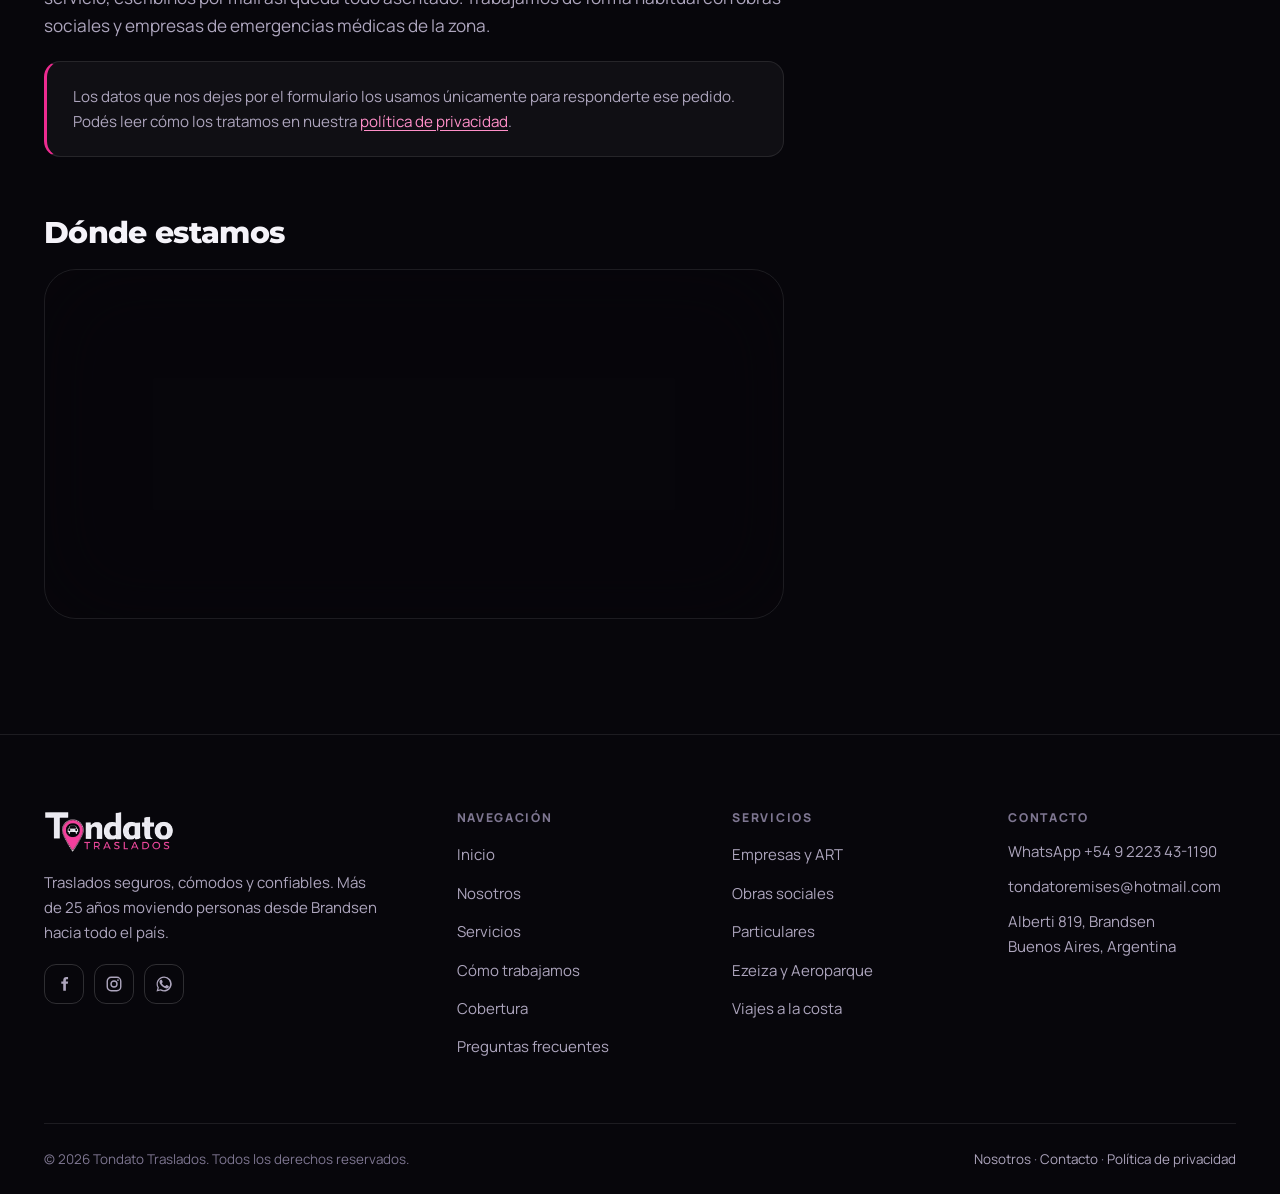
==== commit 6ccc8306: "Arregla las rutas para subdirectorio y ajusta header, hero móvil y servicios Rutas (esto era el 404 " ====
--- a/contacto/index.html
+++ b/contacto/index.html
@@ -17,13 +17,13 @@
 <meta property="og:image" content="https://www.trasladostondato.com.ar/img/og-image.jpg">
 <meta name="twitter:card" content="summary_large_image">
 <meta name="twitter:image" content="https://www.trasladostondato.com.ar/img/og-image.jpg">
-<link rel="icon" href="/img/favicon-32.png" sizes="32x32" type="image/png">
-<link rel="icon" href="/img/icon-192.png" sizes="192x192" type="image/png">
-<link rel="apple-touch-icon" href="/img/apple-touch-icon.png">
-<link rel="manifest" href="/site.webmanifest">
-<link rel="preload" href="/assets/fonts/montserrat-latin.woff2" as="font" type="font/woff2" crossorigin>
-<link rel="preload" href="/assets/fonts/manrope-latin.woff2" as="font" type="font/woff2" crossorigin>
-<link rel="stylesheet" href="/assets/css/style.css">
+<link rel="icon" href="../img/favicon-32.png" sizes="32x32" type="image/png">
+<link rel="icon" href="../img/icon-192.png" sizes="192x192" type="image/png">
+<link rel="apple-touch-icon" href="../img/apple-touch-icon.png">
+<link rel="manifest" href="../site.webmanifest">
+<link rel="preload" href="../assets/fonts/montserrat-latin.woff2" as="font" type="font/woff2" crossorigin>
+<link rel="preload" href="../assets/fonts/manrope-latin.woff2" as="font" type="font/woff2" crossorigin>
+<link rel="stylesheet" href="../assets/css/style.css">
 <script>document.documentElement.classList.replace('no-js','js');</script>
 <script type="application/ld+json">
 {"@context":"https://schema.org","@type":"BreadcrumbList","itemListElement":[{"@type":"ListItem","position":1,"name":"Inicio","item":"https://www.trasladostondato.com.ar/"},{"@type":"ListItem","position":2,"name":"Contacto","item":"https://www.trasladostondato.com.ar/contacto/"}]}
@@ -59,21 +59,21 @@
 <!-- ============================ Navegación ============================ -->
 <header class="nav" id="nav">
   <div class="shell nav__inner">
-    <a class="nav__logo" href="/" aria-label="Tondato Traslados, ir al inicio">
+    <a class="nav__logo" href="../" aria-label="Tondato Traslados, ir al inicio">
       <picture>
-        <source srcset="/img/logo-light.webp" type="image/webp">
-        <img src="/img/logo-light.png" width="454" height="147" alt="Tondato Traslados">
+        <source srcset="../img/logo-light.webp" type="image/webp">
+        <img src="../img/logo-light.png" width="454" height="147" alt="Tondato Traslados">
       </picture>
     </a>
 
     <nav aria-label="Navegación principal">
       <ul class="nav__links" id="nav-links">
-        <li><a href="/nosotros/">Nosotros</a></li>
-        <li><a href="/#servicios">Servicios</a></li>
-        <li><a href="/#proceso">Cómo trabajamos</a></li>
-        <li><a href="/#cobertura">Cobertura</a></li>
-        <li><a href="/#opiniones">Opiniones</a></li>
-        <li><a href="/#contacto">Contacto</a></li>
+        <li><a href="../nosotros/">Nosotros</a></li>
+        <li><a href="../#servicios">Servicios</a></li>
+        <li><a href="../#proceso">Cómo trabajamos</a></li>
+        <li><a href="../#cobertura">Cobertura</a></li>
+        <li><a href="../#opiniones">Opiniones</a></li>
+        <li><a href="../#contacto">Contacto</a></li>
       </ul>
     </nav>
 
@@ -82,7 +82,7 @@
         <svg class="icon" aria-hidden="true"><use href="#i-phone"></use></svg>
         2223 43-1190
       </a>
-      <a class="btn btn--primary" href="/#presupuesto">Pedir presupuesto</a>
+      <a class="btn btn--primary" href="../#presupuesto">Pedir presupuesto</a>
       <button class="nav__burger" id="burger" type="button"
               aria-label="Abrir menú" aria-expanded="false" aria-controls="nav-panel">
         <span></span><span></span><span></span>
@@ -95,13 +95,13 @@
 <div class="nav__panel" id="nav-panel">
   <nav aria-label="Navegación móvil">
     <ul>
-      <li><a href="/nosotros/"><span class="num">01</span>Nosotros</a></li>
-      <li><a href="/#servicios"><span class="num">02</span>Servicios</a></li>
-      <li><a href="/#proceso"><span class="num">03</span>Cómo trabajamos</a></li>
-      <li><a href="/#cobertura"><span class="num">04</span>Cobertura</a></li>
-      <li><a href="/#presupuesto"><span class="num">05</span>Presupuesto</a></li>
-      <li><a href="/#opiniones"><span class="num">06</span>Opiniones</a></li>
-      <li><a href="/contacto/"><span class="num">07</span>Contacto</a></li>
+      <li><a href="../nosotros/"><span class="num">01</span>Nosotros</a></li>
+      <li><a href="../#servicios"><span class="num">02</span>Servicios</a></li>
+      <li><a href="../#proceso"><span class="num">03</span>Cómo trabajamos</a></li>
+      <li><a href="../#cobertura"><span class="num">04</span>Cobertura</a></li>
+      <li><a href="../#presupuesto"><span class="num">05</span>Presupuesto</a></li>
+      <li><a href="../#opiniones"><span class="num">06</span>Opiniones</a></li>
+      <li><a href="../contacto/"><span class="num">07</span>Contacto</a></li>
     </ul>
   </nav>
   <div class="nav__panel-foot">
@@ -117,7 +117,7 @@
 <section class="page-hero">
   <div class="shell">
   <ul class="crumbs">
-    <li><a href="/">Inicio</a></li>
+    <li><a href="../">Inicio</a></li>
     <li aria-current="page">Contacto</li>
   </ul>
     <h1>Contacto</h1>
@@ -153,7 +153,7 @@
          pasar a buscar por más de una dirección &mdash; contanoslo en el mismo mensaje. Son
          cosas que cambian el vehículo o el tiempo asignado, y es mejor saberlas antes.</p>
       <p>También podés dejarnos el pedido desde el
-         <a href="/#presupuesto">formulario de presupuesto</a>: te llega la respuesta por mail o
+         <a href="../#presupuesto">formulario de presupuesto</a>: te llega la respuesta por mail o
          por WhatsApp, como prefieras.</p>
 
       <h2>Cuándo conviene reservar</h2>
@@ -170,7 +170,7 @@
       <div class="callout">
         <p>Los datos que nos dejes por el formulario los usamos únicamente para responderte ese
            pedido. Podés leer cómo los tratamos en nuestra
-           <a href="/privacidad/">política de privacidad</a>.</p>
+           <a href="../privacidad/">política de privacidad</a>.</p>
       </div>
 
       <h2>Dónde estamos</h2>
@@ -189,7 +189,7 @@
           <span class="contact-card__icon"><svg class="icon" aria-hidden="true"><use href="#i-mail"></use></svg></span>
           <div><h3>Email</h3><p>tondatoremises@hotmail.com</p><small>Empresas, obras sociales y ART</small></div>
         </a>
-        <a class="btn btn--primary" href="/#presupuesto">Pedir presupuesto
+        <a class="btn btn--primary" href="../#presupuesto">Pedir presupuesto
           <svg class="icon" aria-hidden="true"><use href="#i-arrow-right"></use></svg></a>
       </aside>
   </div>
@@ -201,8 +201,8 @@
     <div class="footer__grid">
       <div class="footer__brand">
         <picture>
-          <source srcset="/img/logo-light.webp" type="image/webp">
-          <img src="/img/logo-light.png" width="454" height="147" loading="lazy" alt="Tondato Traslados">
+          <source srcset="../img/logo-light.webp" type="image/webp">
+          <img src="../img/logo-light.png" width="454" height="147" loading="lazy" alt="Tondato Traslados">
         </picture>
         <p>Traslados seguros, cómodos y confiables. Más de 25 años moviendo personas
            desde Brandsen hacia todo el país.</p>
@@ -222,23 +222,23 @@
       <nav aria-labelledby="f-nav">
         <h3 id="f-nav">Navegación</h3>
         <ul>
-          <li><a href="/#inicio">Inicio</a></li>
-          <li><a href="/nosotros/">Nosotros</a></li>
-        <li><a href="/#servicios">Servicios</a></li>
-          <li><a href="/#proceso">Cómo trabajamos</a></li>
-          <li><a href="/#cobertura">Cobertura</a></li>
-          <li><a href="/#faq">Preguntas frecuentes</a></li>
+          <li><a href="../#inicio">Inicio</a></li>
+          <li><a href="../nosotros/">Nosotros</a></li>
+        <li><a href="../#servicios">Servicios</a></li>
+          <li><a href="../#proceso">Cómo trabajamos</a></li>
+          <li><a href="../#cobertura">Cobertura</a></li>
+          <li><a href="../#faq">Preguntas frecuentes</a></li>
         </ul>
       </nav>
 
       <nav aria-labelledby="f-srv">
         <h3 id="f-srv">Servicios</h3>
         <ul>
-          <li><a href="/#servicios">Empresas y ART</a></li>
-          <li><a href="/#servicios">Obras sociales</a></li>
-          <li><a href="/#servicios">Particulares</a></li>
-          <li><a href="/#servicios">Ezeiza y Aeroparque</a></li>
-          <li><a href="/#servicios">Viajes a la costa</a></li>
+          <li><a href="../#servicios">Empresas y ART</a></li>
+          <li><a href="../#servicios">Obras sociales</a></li>
+          <li><a href="../#servicios">Particulares</a></li>
+          <li><a href="../#servicios">Ezeiza y Aeroparque</a></li>
+          <li><a href="../#servicios">Viajes a la costa</a></li>
         </ul>
       </nav>
 
@@ -254,7 +254,7 @@
 
     <div class="footer__bottom">
       <p>&copy; <span id="year">2026</span> Tondato Traslados. Todos los derechos reservados.</p>
-      <p><a href="/nosotros/">Nosotros</a> · <a href="/contacto/">Contacto</a> · <a href="/privacidad/">Política de privacidad</a></p>
+      <p><a href="../nosotros/">Nosotros</a> · <a href="../contacto/">Contacto</a> · <a href="../privacidad/">Política de privacidad</a></p>
     </div>
   </div>
 </footer>
@@ -268,6 +268,6 @@
     <svg class="icon" aria-hidden="true"><use href="#i-wa"></use></svg>
   </a>
 </div>
-<script src="/assets/js/main.js" defer></script>
+<script src="../assets/js/main.js" defer></script>
 </body>
 </html>
--- a/assets/css/style.css
+++ b/assets/css/style.css
@@ -191,10 +191,10 @@
   margin-inline: auto;
 }
 
-.section { position: relative; padding-block: clamp(72px, 9vw, 132px); }
-.section--tight { padding-block: clamp(56px, 6vw, 88px); }
-
-.section__head { max-width: 62ch; margin-bottom: clamp(36px, 4.5vw, 64px); }
+.section { position: relative; padding-block: clamp(52px, 6.4vw, 94px) clamp(72px, 9vw, 132px); }
+.section--tight { padding-block: clamp(40px, 4.4vw, 64px) clamp(56px, 6vw, 88px); }
+
+.section__head { max-width: 62ch; margin-bottom: clamp(30px, 3.6vw, 52px); }
 .section__head--center { margin-inline: auto; text-align: center; }
 
 .eyebrow {
@@ -380,8 +380,9 @@
 }
 
 .nav__logo { flex: none; margin-right: auto; }
+.nav__logo { min-width: 0; }
 .nav__logo img {
-  height: clamp(34px, 3.4vw, 44px);
+  height: clamp(32px, 2.9vw, 42px);
   width: auto;
   transition: height .4s var(--ease-out);
 }
@@ -393,6 +394,7 @@
   gap: 4px;
   list-style: none;
   padding: 0;
+  flex: none;          /* sin esto los ítems se encogen y el texto parte en dos líneas */
 }
 .nav__links a {
   position: relative;
@@ -401,6 +403,7 @@
   border-radius: var(--r-pill);
   font-size: .94rem;
   font-weight: 600;
+  white-space: nowrap;
   color: var(--fg-muted);
   transition: color .3s var(--ease-soft), background-color .3s var(--ease-soft);
 }
@@ -418,7 +421,7 @@
 .nav__links a[aria-current="true"] { color: var(--fg); }
 .nav__links a[aria-current="true"]::after { scale: 1 1; }
 
-.nav__actions { display: flex; align-items: center; gap: 10px; }
+.nav__actions { display: flex; align-items: center; gap: 10px; flex: none; }
 .nav__tel {
   display: inline-flex;
   align-items: center;
@@ -428,6 +431,7 @@
   border-radius: var(--r-pill);
   font-size: .9rem;
   font-weight: 700;
+  white-space: nowrap;
   color: var(--fg);
   transition: border-color .3s, background-color .3s;
 }
@@ -520,7 +524,8 @@
 body.is-locked .floaters { opacity: 0; pointer-events: none; }
 .floaters { transition: opacity .3s var(--ease-soft); }
 
-@media (max-width: 1200px) {
+/* Con seis enlaces más teléfono y botón, por debajo de esto ya no entra cómodo */
+@media (max-width: 1260px) {
   .nav__links, .nav__tel { display: none; }
   .nav__burger { display: block; }
 }
@@ -648,6 +653,7 @@
   100% { translate: 0 0; }
 }
 
+.hero__content > * { min-width: 0; }
 .hero__content {
   position: relative;
   z-index: 3;
@@ -781,10 +787,32 @@
    de pantalla en cada rango.                                              */
 @media (max-aspect-ratio: 5/4) {
   .hero { min-height: auto; }
+
+  /* El marco 16:9 anclado abajo dejaba media pantalla de negro liso arriba.
+     Se rellena con la misma fotografía, desenfocada y oscurecida, para que el
+     degradado lea como atmósfera y no como un hueco. */
+  .hero::before {
+    content: "";
+    position: absolute;
+    inset: -8%;
+    z-index: 0;
+    /* Estirada a todo el alto, no recortada: así el fondo sigue la progresión
+       vertical real de la foto (cielo arriba, edificios, asfalto abajo). Con el
+       desenfoque la deformación es invisible. */
+    background: url('../../img/hero-city-640.webp') center / 100% 100% no-repeat;
+    filter: blur(30px) brightness(.78) saturate(1.1);
+    opacity: .95;
+    pointer-events: none;
+  }
+  .hero__stage { z-index: 1; }
+  .hero__grade { z-index: 2; }
+  .hero__grain { z-index: 3; }
+  .hero__content { z-index: 4; }
+
   .hero__content {
     min-height: auto;
     align-content: start;
-    padding-block: calc(var(--nav-h) + 34px) clamp(250px, 41vw, 430px);
+    padding-block: calc(var(--nav-h) + 26px) clamp(230px, 38vw, 400px);
   }
   .hero__frame {
     width: 135%;
@@ -799,29 +827,44 @@
 
   /* El marco anclado abajo deja un canto recto arriba: se funde con el fondo */
   .hero__city {
-    -webkit-mask-image: linear-gradient(180deg, transparent 0, #000 15%);
-            mask-image: linear-gradient(180deg, transparent 0, #000 15%);
+    -webkit-mask-image: linear-gradient(180deg, transparent 0, #000 22%);
+            mask-image: linear-gradient(180deg, transparent 0, #000 22%);
   }
 
   /* Degradado pensado para leer arriba y dejar ver el auto abajo */
   .hero__grade {
     background:
-      linear-gradient(180deg, rgba(7, 6, 11, .92) 0%, rgba(7, 6, 11, .76) 32%, transparent 60%),
-      linear-gradient(0deg, var(--ink-900) 0%, transparent 26%);
+      linear-gradient(180deg, rgba(7, 6, 11, .74) 0%, rgba(7, 6, 11, .5) 40%, transparent 68%),
+      linear-gradient(0deg, var(--ink-900) 0%, transparent 22%);
   }
 }
 
 @media (max-aspect-ratio: 5/4) and (max-width: 780px) {
-  .hero__content { padding-block: calc(var(--nav-h) + 30px) clamp(236px, 48vw, 340px); }
+  /* El bloque de texto era tan alto que empujaba la fotografía fuera de la
+     primera pantalla. Acá se compacta para que la foto entre sin scroll. */
+  .hero__content { padding-block: calc(var(--nav-h) + 22px) clamp(220px, 44vw, 320px); }
   .hero__frame { width: 190%; left: 83.5%; }
   @supports (width: 1cqw) { .hero__frame { width: 190cqw; } }
 
+  .hero .eyebrow { display: none; }
   .hero__title { max-width: 14ch; }
-  .hero__lead { font-size: 1rem; }
-  .hero__cta { margin-top: 28px; }
-  .hero__cta .btn { width: 100%; }
-  .hero__trust { gap: 8px; margin-top: 26px; }
-  .hero__trust li { padding: 7px 13px; font-size: .78rem; }
+  .hero__lead { margin-top: 16px; font-size: .98rem; max-width: 34ch; }
+  .hero__cta { margin-top: 24px; gap: 10px; }
+  .hero__cta .btn { width: 100%; padding-block: 15px; }
+
+  /* Una sola fila que se desplaza, en lugar de dos que roban alto */
+  .hero__trust {
+    flex-wrap: nowrap;
+    justify-content: flex-start;
+    gap: 8px;
+    margin-top: 22px;
+    overflow-x: auto;
+    scrollbar-width: none;
+    -webkit-mask-image: linear-gradient(90deg, #000 88%, transparent);
+            mask-image: linear-gradient(90deg, #000 88%, transparent);
+  }
+  .hero__trust::-webkit-scrollbar { display: none; }
+  .hero__trust li { flex: none; padding: 7px 13px; font-size: .78rem; }
 }
 
 @media (max-aspect-ratio: 5/4) and (max-width: 430px) {
@@ -938,14 +981,18 @@
 
 .service__media {
   position: relative;
-  aspect-ratio: 4 / 3;
+  /* 5:4 y el foco casi arriba: el pin de neón de las fotos arranca a 23 px del
+     borde superior y con un recorte centrado quedaba cortado por la mitad. */
+  aspect-ratio: 5 / 4;
   overflow: hidden;
   background: var(--ink-800);
 }
 .service__media img {
   width: 100%; height: 100%;
   object-fit: cover;
+  object-position: center 14%;
   scale: 1.02;
+  transform-origin: center 14%;
   transition: scale 1s var(--ease-out), filter .6s var(--ease-soft);
 }
 .service:hover .service__media img { scale: 1.09; filter: saturate(1.12); }
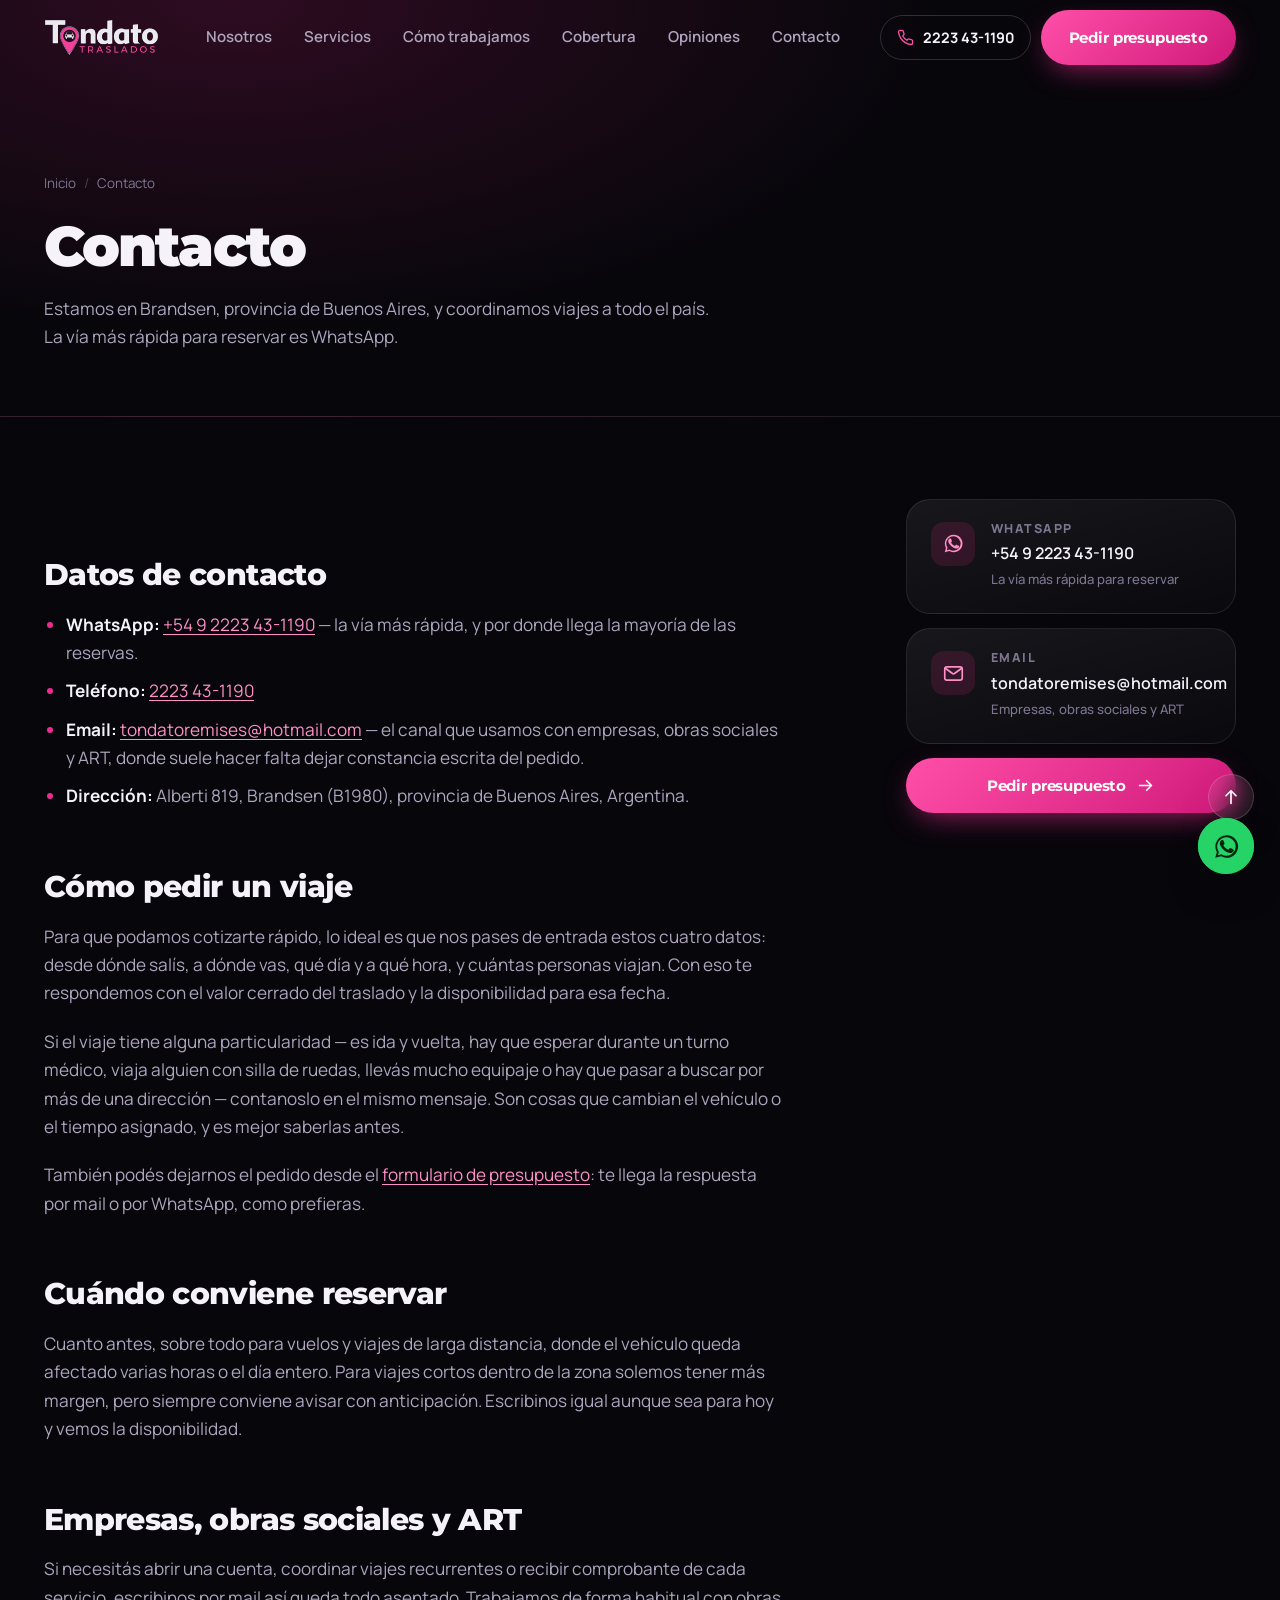
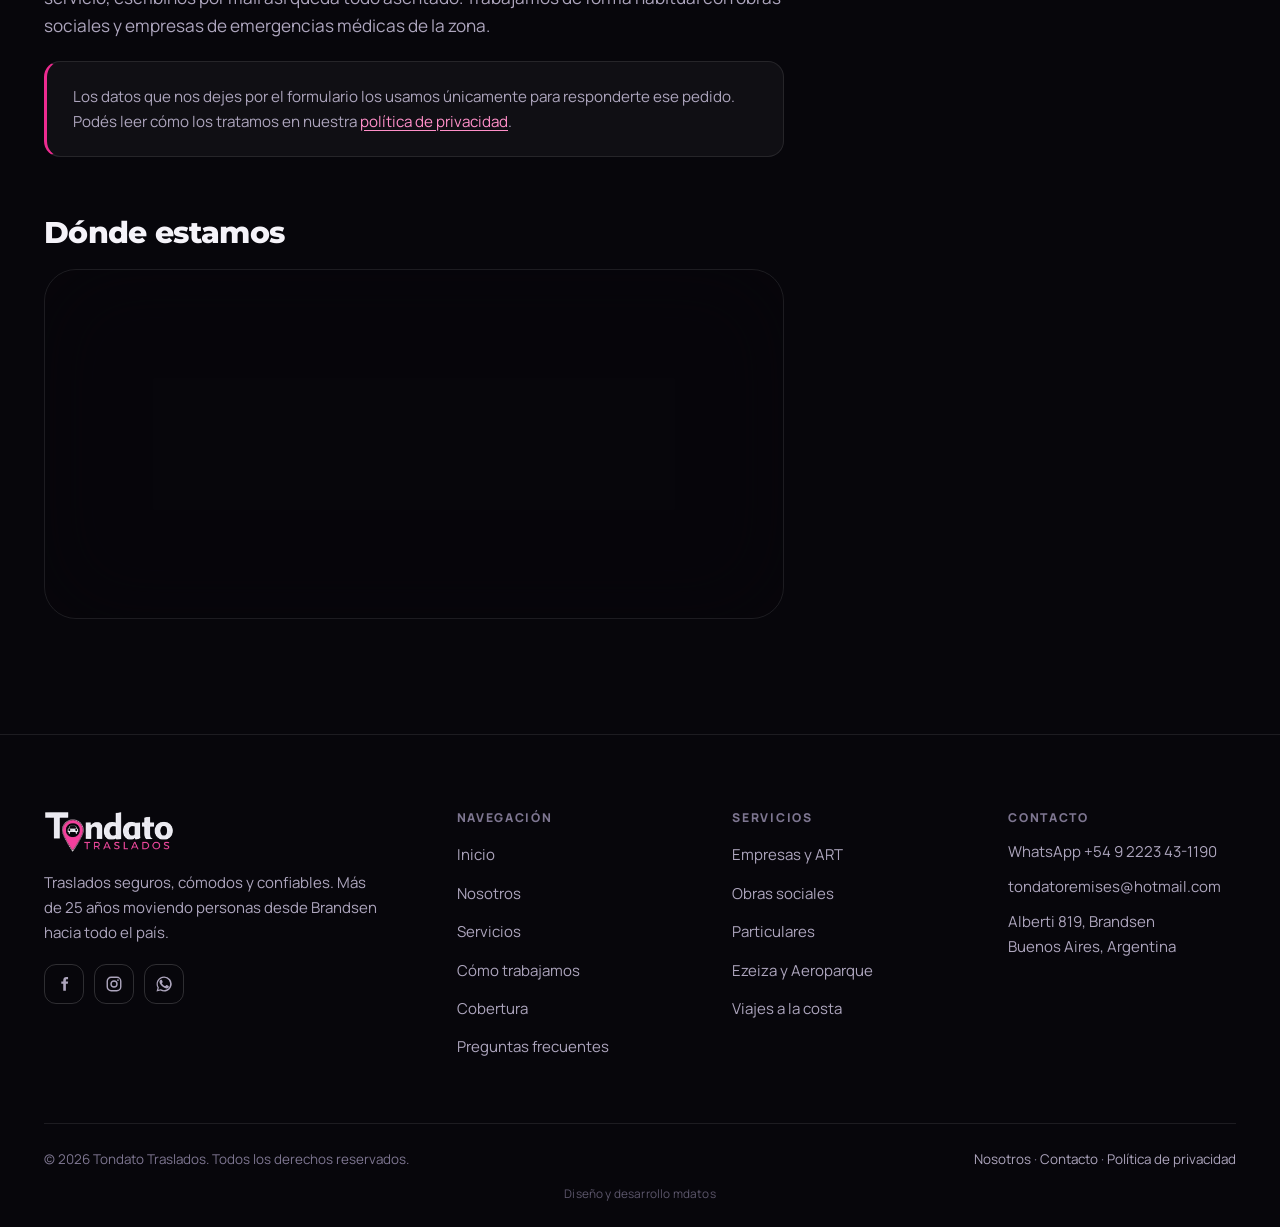
==== commit 904e26eb: "Suma el crédito de autoría en el pie Una línea centrada debajo de la barra inferior, enlazando a mda" ====
--- a/contacto/index.html
+++ b/contacto/index.html
@@ -6,19 +6,20 @@
 <meta name="theme-color" content="#07060B">
 <title>Contacto | Tondato Traslados</title>
 <meta name="description" content="Teléfono, WhatsApp, email y dirección de Tondato Traslados en Brandsen, Buenos Aires. Cómo pedir un presupuesto y qué datos necesitamos para cotizar tu viaje.">
-<link rel="canonical" href="https://www.trasladostondato.com.ar/contacto/">
+<link rel="canonical" href="https://tondatotraslados.com.ar/contacto/">
 <meta name="robots" content="index, follow, max-image-preview:large">
 <meta property="og:type" content="website">
 <meta property="og:locale" content="es_AR">
 <meta property="og:site_name" content="Tondato Traslados">
 <meta property="og:title" content="Contacto | Tondato Traslados">
 <meta property="og:description" content="Teléfono, WhatsApp, email y dirección de Tondato Traslados en Brandsen, Buenos Aires. Cómo pedir un presupuesto y qué datos necesitamos para cotizar tu viaje.">
-<meta property="og:url" content="https://www.trasladostondato.com.ar/contacto/">
-<meta property="og:image" content="https://www.trasladostondato.com.ar/img/og-image.jpg">
+<meta property="og:url" content="https://tondatotraslados.com.ar/contacto/">
+<meta property="og:image" content="https://tondatotraslados.com.ar/img/og-image.jpg">
 <meta name="twitter:card" content="summary_large_image">
-<meta name="twitter:image" content="https://www.trasladostondato.com.ar/img/og-image.jpg">
+<meta name="twitter:image" content="https://tondatotraslados.com.ar/img/og-image.jpg">
+<link rel="icon" href="../img/favicon.svg" type="image/svg+xml">
 <link rel="icon" href="../img/favicon-32.png" sizes="32x32" type="image/png">
-<link rel="icon" href="../img/icon-192.png" sizes="192x192" type="image/png">
+<link rel="icon" href="../img/favicon-16.png" sizes="16x16" type="image/png">
 <link rel="apple-touch-icon" href="../img/apple-touch-icon.png">
 <link rel="manifest" href="../site.webmanifest">
 <link rel="preload" href="../assets/fonts/montserrat-latin.woff2" as="font" type="font/woff2" crossorigin>
@@ -26,7 +27,7 @@
 <link rel="stylesheet" href="../assets/css/style.css">
 <script>document.documentElement.classList.replace('no-js','js');</script>
 <script type="application/ld+json">
-{"@context":"https://schema.org","@type":"BreadcrumbList","itemListElement":[{"@type":"ListItem","position":1,"name":"Inicio","item":"https://www.trasladostondato.com.ar/"},{"@type":"ListItem","position":2,"name":"Contacto","item":"https://www.trasladostondato.com.ar/contacto/"}]}
+{"@context":"https://schema.org","@type":"BreadcrumbList","itemListElement":[{"@type":"ListItem","position":1,"name":"Inicio","item":"https://tondatotraslados.com.ar/"},{"@type":"ListItem","position":2,"name":"Contacto","item":"https://tondatotraslados.com.ar/contacto/"}]}
 </script>
 </head>
 
@@ -207,10 +208,10 @@
         <p>Traslados seguros, cómodos y confiables. Más de 25 años moviendo personas
            desde Brandsen hacia todo el país.</p>
         <div class="socials">
-          <a href="https://www.facebook.com" target="_blank" rel="noopener" aria-label="Facebook de Tondato Traslados">
+          <a href="https://www.facebook.com/p/Remises-Tondato-100050485585203/" target="_blank" rel="noopener" aria-label="Facebook de Tondato Traslados">
             <svg class="icon" aria-hidden="true"><use href="#i-fb"></use></svg>
           </a>
-          <a href="https://www.instagram.com" target="_blank" rel="noopener" aria-label="Instagram de Tondato Traslados">
+          <a href="https://www.instagram.com/tondatotraslados/" target="_blank" rel="noopener" aria-label="Instagram de Tondato Traslados">
             <svg class="icon" aria-hidden="true"><use href="#i-ig"></use></svg>
           </a>
           <a href="https://wa.me/5492223431190" target="_blank" rel="noopener" aria-label="WhatsApp de Tondato Traslados">
@@ -256,6 +257,7 @@
       <p>&copy; <span id="year">2026</span> Tondato Traslados. Todos los derechos reservados.</p>
       <p><a href="../nosotros/">Nosotros</a> · <a href="../contacto/">Contacto</a> · <a href="../privacidad/">Política de privacidad</a></p>
     </div>
+    <p class="footer__credit">Diseño y desarrollo <a href="https://www.mdatos.com.ar" target="_blank" rel="noopener">mdatos</a></p>
   </div>
 </footer>
 <!-- =========================== Flotantes =========================== -->
--- a/assets/css/style.css
+++ b/assets/css/style.css
@@ -1606,11 +1606,28 @@
   align-items: center;
   gap: 14px;
   margin-top: clamp(40px, 5vw, 62px);
-  padding-block: 24px;
+  padding-block: 24px 14px;
   border-top: 1px solid var(--line);
   font-size: .84rem;
   color: var(--fg-dim);
 }
+
+/* Crédito de autoría: deliberadamente más chico y apagado que el resto del pie */
+.footer__credit {
+  padding-bottom: 24px;
+  text-align: center;
+  font-size: .74rem;
+  letter-spacing: .015em;
+  color: color-mix(in srgb, var(--fg-dim) 72%, transparent);
+  color: rgba(126, 118, 145, .72);
+}
+.footer__credit a {
+  color: inherit;
+  border-bottom: 1px solid transparent;
+  transition: color .3s var(--ease-soft), border-color .3s var(--ease-soft);
+}
+.footer__credit a:hover,
+.footer__credit a:focus-visible { color: var(--brand-300); border-bottom-color: currentColor; }
 
 /* ==================== 18. Flotantes · movimiento ==================== */
 .floaters {
